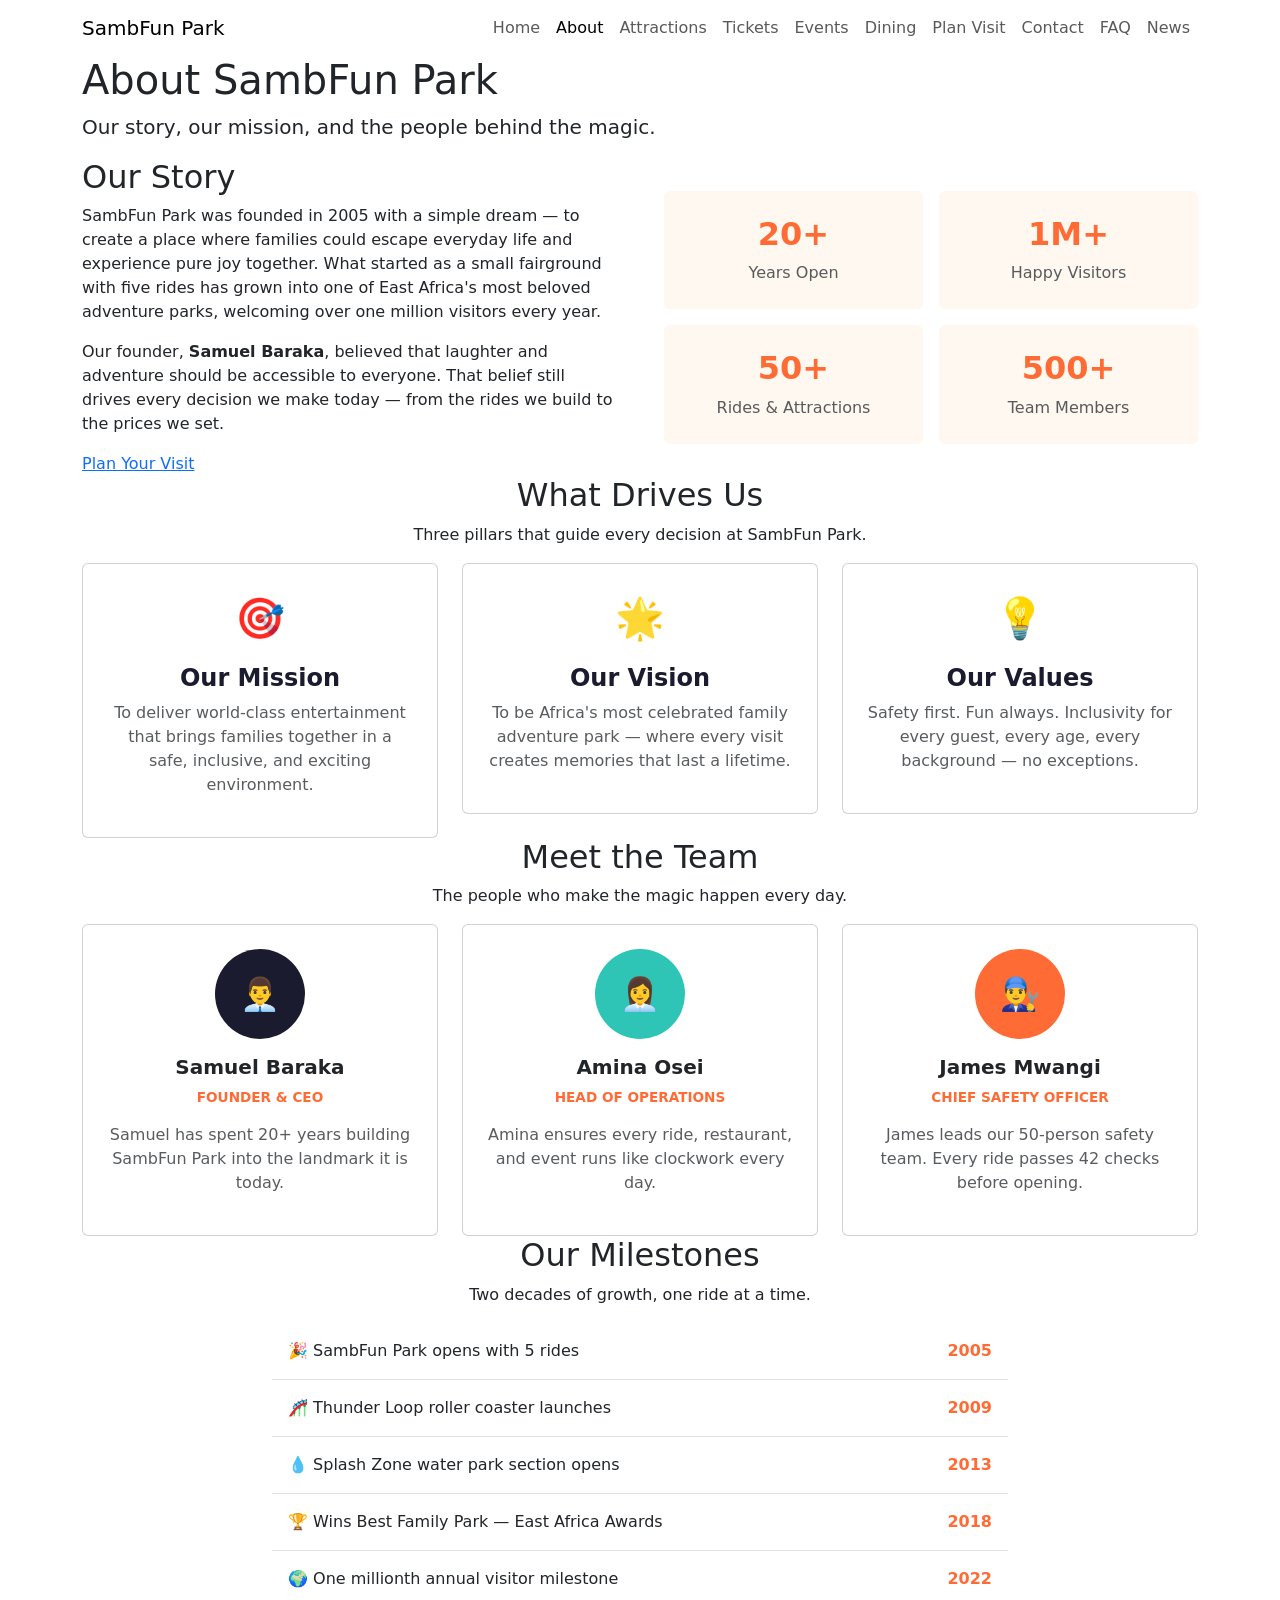
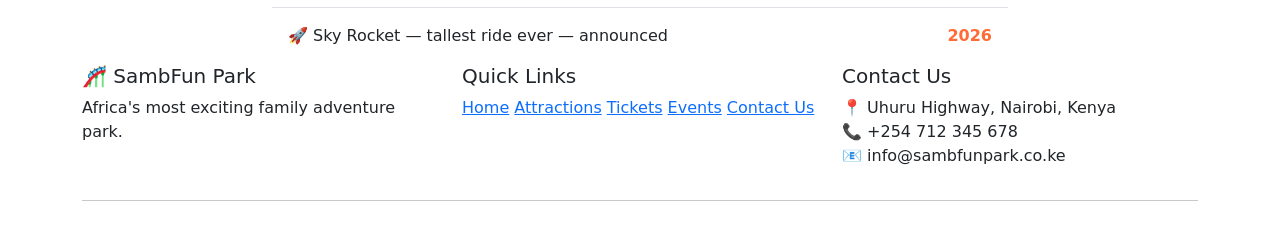
==== about.html @ 747f8e74 "Update about Us page with story, team, mission and milestones" ====
<!DOCTYPE html>
<html lang="en">
<head>
  <meta charset="UTF-8">
  <meta name="viewport" content="width=device-width, initial-scale=1.0">
  <title>About Us — SambFun Park</title>
  <link href="https://cdn.jsdelivr.net/npm/bootstrap@5.3.3/dist/css/bootstrap.min.css" rel="stylesheet">
  <link rel="stylesheet" href="css/styles.css">
</head>
<body>

  <!-- NAVBAR (same on every page — only "active" class changes) -->
  <nav class="navbar navbar-expand-lg sticky-top">
    <div class="container">
      <a class="navbar-brand" href="index.html">SambFun Park</a>
      <button class="navbar-toggler" type="button" data-bs-toggle="collapse" data-bs-target="#navMenu">
        <span class="navbar-toggler-icon"></span>
      </button>
      <div class="collapse navbar-collapse" id="navMenu">
        <ul class="navbar-nav ms-auto">
          <li class="nav-item"><a class="nav-link" href="index.html">Home</a></li>
          <li class="nav-item"><a class="nav-link active" href="about.html">About</a></li>
          <li class="nav-item"><a class="nav-link" href="attractions.html">Attractions</a></li>
          <li class="nav-item"><a class="nav-link" href="tickets.html">Tickets</a></li>
          <li class="nav-item"><a class="nav-link" href="events.html">Events</a></li>
          <li class="nav-item"><a class="nav-link" href="foods.html">Dining</a></li>
          <li class="nav-item"><a class="nav-link" href="visit.html">Plan Visit</a></li>
          <li class="nav-item"><a class="nav-link" href="contactForm.html">Contact</a></li>
          <li class="nav-item"><a class="nav-link" href="faq.html">FAQ</a></li>
          <li class="nav-item"><a class="nav-link" href="news.html">News</a></li>
        </ul>
      </div>
    </div>
  </nav>

  <!-- HERO -->
  <header class="hero hero-about">
    <div class="container">
      <h1>About SambFun Park</h1>
      <p class="lead">Our story, our mission, and the people behind the magic.</p>
    </div>
  </header>

  <main>

    <!-- OUR STORY -->
    <section class="section">
      <div class="container">
        <!-- Bootstrap row: two columns side by side on md+ screens -->
        <div class="row align-items-center g-5">

          <!-- Text column -->
          <div class="col-md-6">
            <h2 class="section-title">Our Story</h2>
            <p>SambFun Park was founded in 2005 with a simple dream — to create a place where families
               could escape everyday life and experience pure joy together. What started as a small
               fairground with five rides has grown into one of East Africa's most beloved adventure
               parks, welcoming over one million visitors every year.</p>
            <p>Our founder, <strong>Samuel Baraka</strong>, believed that laughter and adventure should
               be accessible to everyone. That belief still drives every decision we make today — from
               the rides we build to the prices we set.</p>
            <a href="tickets.html" class="btn-orange">Plan Your Visit</a>
          </div>

          <!-- Stats column: 2x2 grid of numbers -->
          <div class="col-md-6">
            <div class="row g-3 text-center">
              <div class="col-6">
                <div class="p-4 rounded" style="background: #FFF8F0;">
                  <h2 style="color: #FF6B35; font-weight: 800;">20+</h2>
                  <p class="mb-0 text-muted">Years Open</p>
                </div>
              </div>
              <div class="col-6">
                <div class="p-4 rounded" style="background: #FFF8F0;">
                  <h2 style="color: #FF6B35; font-weight: 800;">1M+</h2>
                  <p class="mb-0 text-muted">Happy Visitors</p>
                </div>
              </div>
              <div class="col-6">
                <div class="p-4 rounded" style="background: #FFF8F0;">
                  <h2 style="color: #FF6B35; font-weight: 800;">50+</h2>
                  <p class="mb-0 text-muted">Rides & Attractions</p>
                </div>
              </div>
              <div class="col-6">
                <div class="p-4 rounded" style="background: #FFF8F0;">
                  <h2 style="color: #FF6B35; font-weight: 800;">500+</h2>
                  <p class="mb-0 text-muted">Team Members</p>
                </div>
              </div>
            </div>
          </div>

        </div>
      </div>
    </section>

    <!-- MISSION, VISION, VALUES -->
    <section class="section-light">
      <div class="container">
        <h2 class="section-title text-center">What Drives Us</h2>
        <p class="section-sub text-center">Three pillars that guide every decision at SambFun Park.</p>

        <!-- Three equal columns using Bootstrap grid -->
        <div class="row g-4">

          <div class="col-md-4">
            <div class="card park-card p-4 text-center">
              <div style="font-size: 2.5rem;">🎯</div>
              <h4 class="fw-bold mt-3" style="color: #1B1B2F;">Our Mission</h4>
              <p class="text-muted">To deliver world-class entertainment that brings families together
                 in a safe, inclusive, and exciting environment.</p>
            </div>
          </div>

          <div class="col-md-4">
            <div class="card park-card p-4 text-center">
              <div style="font-size: 2.5rem;">🌟</div>
              <h4 class="fw-bold mt-3" style="color: #1B1B2F;">Our Vision</h4>
              <p class="text-muted">To be Africa's most celebrated family adventure park — where
                 every visit creates memories that last a lifetime.</p>
            </div>
          </div>

          <div class="col-md-4">
            <div class="card park-card p-4 text-center">
              <div style="font-size: 2.5rem;">💡</div>
              <h4 class="fw-bold mt-3" style="color: #1B1B2F;">Our Values</h4>
              <p class="text-muted">Safety first. Fun always. Inclusivity for every guest,
                 every age, every background — no exceptions.</p>
            </div>
          </div>

        </div>
      </div>
    </section>

    <!-- TEAM MEMBERS -->
    <section class="section">
      <div class="container">
        <h2 class="section-title text-center">Meet the Team</h2>
        <p class="section-sub text-center">The people who make the magic happen every day.</p>

        <div class="row g-4">

          <div class="col-md-4 text-center">
            <div class="card park-card p-4">
              <!-- Circle avatar using inline CSS -->
              <div class="mx-auto rounded-circle d-flex align-items-center justify-content-center mb-3"
                   style="width:90px; height:90px; background:#1B1B2F; font-size:2rem;">👨‍💼</div>
              <h5 class="fw-bold">Samuel Baraka</h5>
              <p style="color:#FF6B35; font-size:0.85rem; font-weight:bold; text-transform:uppercase;">Founder & CEO</p>
              <p class="text-muted">Samuel has spent 20+ years building SambFun Park into the landmark it is today.</p>
            </div>
          </div>

          <div class="col-md-4 text-center">
            <div class="card park-card p-4">
              <div class="mx-auto rounded-circle d-flex align-items-center justify-content-center mb-3"
                   style="width:90px; height:90px; background:#2EC4B6; font-size:2rem;">👩‍💼</div>
              <h5 class="fw-bold">Amina Osei</h5>
              <p style="color:#FF6B35; font-size:0.85rem; font-weight:bold; text-transform:uppercase;">Head of Operations</p>
              <p class="text-muted">Amina ensures every ride, restaurant, and event runs like clockwork every day.</p>
            </div>
          </div>

          <div class="col-md-4 text-center">
            <div class="card park-card p-4">
              <div class="mx-auto rounded-circle d-flex align-items-center justify-content-center mb-3"
                   style="width:90px; height:90px; background:#FF6B35; font-size:2rem;">👨‍🔧</div>
              <h5 class="fw-bold">James Mwangi</h5>
              <p style="color:#FF6B35; font-size:0.85rem; font-weight:bold; text-transform:uppercase;">Chief Safety Officer</p>
              <p class="text-muted">James leads our 50-person safety team. Every ride passes 42 checks before opening.</p>
            </div>
          </div>

        </div>
      </div>
    </section>

    <!-- MILESTONES -->
    <section class="section-light">
      <div class="container">
        <h2 class="section-title text-center">Our Milestones</h2>
        <p class="section-sub text-center">Two decades of growth, one ride at a time.</p>
        <div class="row justify-content-center">
          <div class="col-lg-8">
            <!-- Bootstrap list group: styled list items -->
            <ul class="list-group list-group-flush">
              <li class="list-group-item d-flex justify-content-between py-3">
                <span>🎉 SambFun Park opens with 5 rides</span>
                <strong style="color:#FF6B35;">2005</strong>
              </li>
              <li class="list-group-item d-flex justify-content-between py-3">
                <span>🎢 Thunder Loop roller coaster launches</span>
                <strong style="color:#FF6B35;">2009</strong>
              </li>
              <li class="list-group-item d-flex justify-content-between py-3">
                <span>💧 Splash Zone water park section opens</span>
                <strong style="color:#FF6B35;">2013</strong>
              </li>
              <li class="list-group-item d-flex justify-content-between py-3">
                <span>🏆 Wins Best Family Park — East Africa Awards</span>
                <strong style="color:#FF6B35;">2018</strong>
              </li>
              <li class="list-group-item d-flex justify-content-between py-3">
                <span>🌍 One millionth annual visitor milestone</span>
                <strong style="color:#FF6B35;">2022</strong>
              </li>
              <li class="list-group-item d-flex justify-content-between py-3">
                <span>🚀 Sky Rocket — tallest ride ever — announced</span>
                <strong style="color:#FF6B35;">2026</strong>
              </li>
            </ul>
          </div>
        </div>
      </div>
    </section>

  </main>

  <!-- FOOTER (same on every page) -->
  <footer class="site-footer">
    <div class="container">
      <div class="row g-4">
        <div class="col-md-4">
          <h5>🎢 SambFun Park</h5>
          <p>Africa's most exciting family adventure park.</p>
        </div>
        <div class="col-md-4">
          <h5>Quick Links</h5>
          <a href="index.html">Home</a>
          <a href="attractions.html">Attractions</a>
          <a href="tickets.html">Tickets</a>
          <a href="events.html">Events</a>
          <a href="contactForm.html">Contact Us</a>
        </div>
        <div class="col-md-4">
          <h5>Contact Us</h5>
          <p>📍 Uhuru Highway, Nairobi, Kenya<br>
             📞 +254 712 345 678<br>
             📧 info@sambfunpark.co.ke</p>
        </div>
      </div>
      <hr class="footer-hr">
      <p class="text-center mb-0" style="font-size:0.85rem; color:rgba(255,255,255,0.4);">
        &copy; 2026 SambFun Park. All rights reserved.
      </p>
    </div>
  </footer>

  <script src="https://cdn.jsdelivr.net/npm/bootstrap@5.3.3/dist/js/bootstrap.bundle.min.js"></script>
  <script src="js/script.js"></script>
</body>
</html>
---- css/styles.css ----
/* ============================================
   SAMBFUN PARK — Custom Stylesheet
   ============================================ */

/* --- Page Layout: Main + Sidebar --- */
.page-layout {
  display: flex;
  gap: 2rem;
  align-items: flex-start;
}

.main-content {
  flex: 1;
  min-width: 0;
}

.sidebar {
  width: 280px;
  flex-shrink: 0;
}

/* --- Sidebar Cards --- */
.sidebar-card {
  background-color: #f8f9fa;
  border: 1px solid #dee2e6;
  border-radius: 8px;
  padding: 1.2rem;
  margin-bottom: 1.5rem;
}

.sidebar-heading {
  font-size: 1rem;
  font-weight: 700;
  margin-bottom: 0.8rem;
  padding-bottom: 0.5rem;
  border-bottom: 2px solid #0d6efd;
  color: #212529;
}

/* --- Stat List --- */
.stat-list {
  list-style: none;
  padding: 0;
  margin: 0;
}

.stat-list li {
  display: flex;
  justify-content: space-between;
  padding: 0.4rem 0;
  border-bottom: 1px solid #e9ecef;
  font-size: 0.9rem;
}

.stat-list li:last-child {
  border-bottom: none;
}

/* --- Open Badge --- */
.open-badge {
  margin-top: 0.8rem;
  background-color: #d1e7dd;
  color: #0f5132;
  text-align: center;
  padding: 0.4rem;
  border-radius: 6px;
  font-size: 0.85rem;
  font-weight: 600;
}

/* --- Quick Links --- */
.quick-links {
  display: flex;
  flex-direction: column;
  gap: 0.5rem;
}

.quick-links a {
  display: block;
  padding: 0.5rem 0.8rem;
  background-color: #fff;
  border: 1px solid #dee2e6;
  border-radius: 6px;
  text-decoration: none;
  color: #212529;
  font-size: 0.9rem;
  transition: background-color 0.2s, color 0.2s;
}

.quick-links a:hover {
  background-color: #0d6efd;
  color: #fff;
  border-color: #0d6efd;
}

/* --- Responsive: stack sidebar below on mobile --- */
@media (max-width: 768px) {
  .page-layout {
    flex-direction: column;
  }

  .sidebar {
    width: 100%;
  }
}
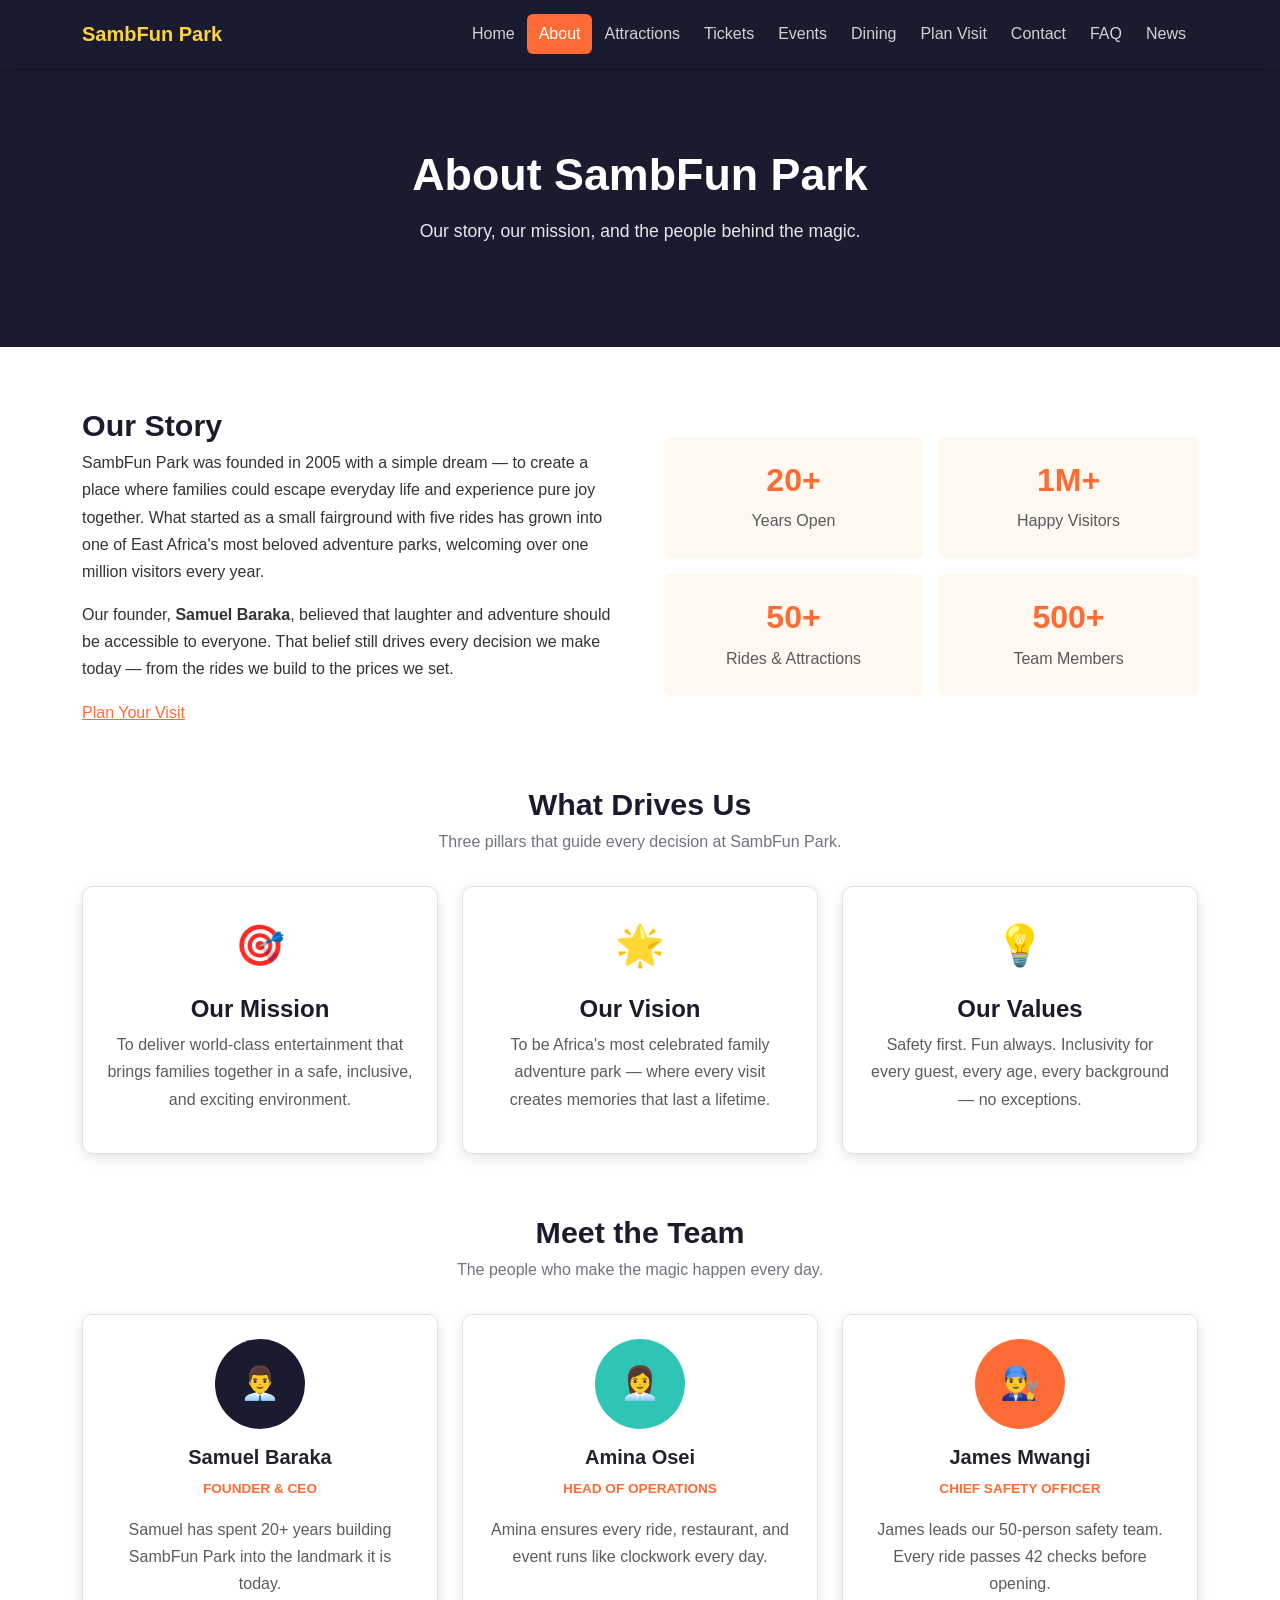
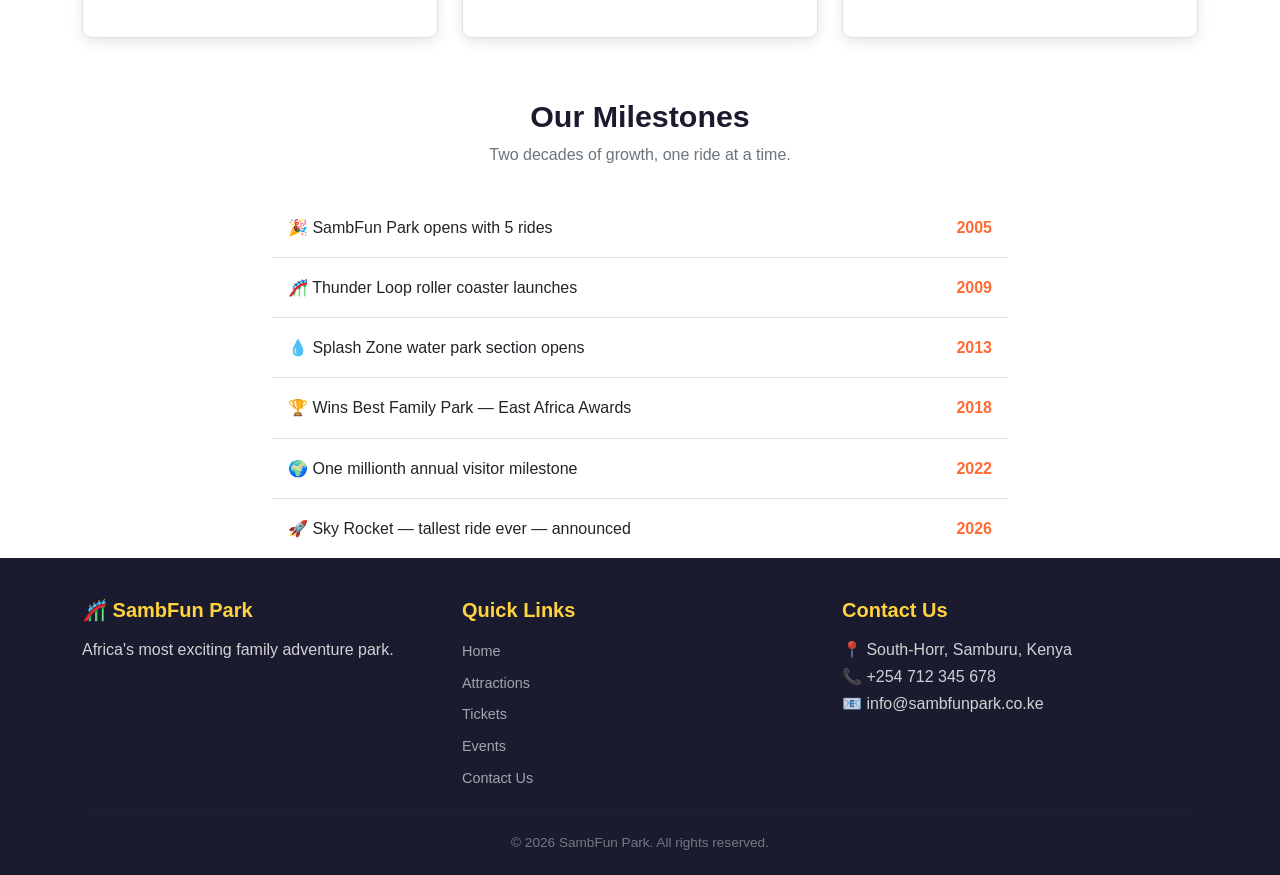
==== commit 7711ce66: "Update tickets to allow autocalculation of the ticket cost as per the age categories e.g adult, chil" ====
--- a/about.html
+++ b/about.html
@@ -238,7 +238,7 @@
         </div>
         <div class="col-md-4">
           <h5>Contact Us</h5>
-          <p>📍 Uhuru Highway, Nairobi, Kenya<br>
+          <p>📍 South-Horr, Samburu, Kenya<br>
              📞 +254 712 345 678<br>
              📧 info@sambfunpark.co.ke</p>
         </div>
--- a/css/styles.css
+++ b/css/styles.css
@@ -1,105 +1,520 @@
-/* ============================================
-   SAMBFUN PARK — Custom Stylesheet
-   ============================================ */
-
-/* --- Page Layout: Main + Sidebar --- */
+/* ================================================================
+   SAMBFUN PARK — styles.css
+   One file styles every page.
+   Structure:
+     1. Colour variables (change these to retheme the whole site)
+     2. Base / body
+     3. Navbar
+     4. Hero banners (one colour per page)
+     5. Section helpers
+     6. Cards
+     7. Buttons
+     8. Sidebar (homepage only)
+     9. Ride filter (attractions.html)
+    10. Thrill-level badges
+    11. Ticket calculator (tickets.html)
+    12. Contact form & validation (contactForm.html)
+    13. FAQ accordion (faq.html)
+    14. Footer
+    15. Responsive overrides
+   ================================================================ */
+
+
+/* ── 1. COLOUR VARIABLES ──────────────────────────────────────
+   Change any hex value here and the whole site updates.       */
+:root {
+  --primary:   #FF6B35;   /* Orange  – main brand colour       */
+  --dark:      #1B1B2F;   /* Navy    – navbar & footer         */
+  --yellow:    #FFD23F;   /* Gold    – accents & highlights    */
+  --light-bg:  #FFF8F0;   /* Cream   – alternate sections      */
+  --text:      #333333;   /* Near-black body copy              */
+  --muted:     #6c757d;   /* Grey    – secondary text          */
+  --border:    #dee2e6;   /* Default border colour             */
+  --radius:    10px;      /* Standard border radius            */
+  --shadow:    0 4px 14px rgba(0,0,0,0.10);  /* Card shadow   */
+  --transition: all 0.3s ease;               /* Hover speed   */
+}
+
+
+/* ── 2. BASE / BODY ───────────────────────────────────────── */
+body {
+  font-family: Arial, sans-serif;
+  color: var(--text);
+  background-color: #ffffff;
+  line-height: 1.7;
+}
+
+img {
+  max-width: 100%;
+  height: 60px;
+}
+
+a {
+  color: var(--primary);
+  transition: var(--transition);
+}
+
+
+/* ── 3. NAVBAR ────────────────────────────────────────────────
+   Bootstrap sets the structure; we only change colours here.  */
+.navbar {
+  background-color: var(--dark) !important;
+  padding: 0.75rem 0;
+  box-shadow: 0 2px 10px rgba(0,0,0,0.25);
+}
+
+/* Brand / logo text */
+.navbar .navbar-brand {
+  color: var(--yellow) !important;
+  font-weight: 700;
+  font-size: 1.25rem;
+}
+
+/* Navigation links */
+.navbar .nav-link {
+  color: rgba(255,255,255,0.80) !important;
+  border-radius: 6px;
+  padding: 0.4rem 0.75rem !important;
+  transition: var(--transition);
+}
+
+/* Highlight hovered or current-page link */
+.navbar .nav-link:hover,
+.navbar .nav-link.active {
+  background-color: var(--primary);
+  color: #ffffff !important;
+}
+
+
+/* ── 4. HERO BANNERS ─────────────────────────────────────────
+   Every page has a full-width banner at the top.
+   .hero sets the shared styles.
+   .hero-home, .hero-about … etc set the unique background.    */
+.hero {
+  padding: 80px 0;
+  text-align: center;
+  color: #ffffff;
+}
+
+.hero h1 {
+  font-size: 2.8rem;
+  font-weight: 800;
+  margin-bottom: 15px;
+}
+
+.hero p.lead {
+  font-size: 1.1rem;
+  opacity: 0.9;
+  max-width: 600px;
+  margin: 0 auto 20px;
+}
+
+/* Per-page hero background colours */
+.hero-home      { background-color: #FF6B35; }   /* Orange  */
+.hero-about     { background-color: #1B1B2F; }   /* Navy    */
+.hero-attract   { background-color: #6D28D9; }   /* Purple  */
+.hero-tickets   { background-color: #047857; }   /* Green   */
+.hero-events    { background-color: #B91C1C; }   /* Red     */
+.hero-contact   { background-color: #374151; }   /* Slate   */
+.hero-faq       { background-color: #1D4ED8; }   /* Blue    */
+
+
+/* ── 5. SECTION HELPERS ──────────────────────────────────────*/
+.section {
+  padding: 60px 0;
+}
+
+/* Alternate sections get the warm cream background */
+.section-alt {
+  padding: 60px 0;
+  background-color: var(--light-bg);
+}
+
+.section-title {
+  font-size: 1.9rem;
+  font-weight: 800;
+  color: var(--dark);
+  margin-bottom: 6px;
+}
+
+.section-sub {
+  color: var(--muted);
+  margin-bottom: 30px;
+}
+
+
+/* ── 6. CARDS ────────────────────────────────────────────────
+   Used on rides, events, food, team members, etc.
+   Bootstrap's .card gives the white box.
+   .park-card adds our shadow and hover lift.                  */
+.park-card {
+  border: 1px solid var(--border);
+  border-radius: var(--radius);
+  box-shadow: var(--shadow);
+  transition: var(--transition);
+  background-color: #fff;
+}
+
+/* Only apply equal-height when cards are inside a Bootstrap row */
+.row .park-card {
+  height: 100%;
+}
+
+.park-card:hover {
+  transform: translateY(-5px);    /* Card lifts when hovered  */
+  box-shadow: 0 10px 24px rgba(0,0,0,0.15);
+}
+
+
+/* ── 7. BUTTONS ──────────────────────────────────────────────*/
+/* Filled orange button */
+.btn-park {
+  background-color: var(--primary);
+  color: #ffffff;
+  border: none;
+  border-radius: 25px;
+  padding: 10px 28px;
+  font-weight: 700;
+  display: inline-block;
+  text-decoration: none;
+  transition: var(--transition);
+  cursor: pointer;
+}
+
+.btn-park:hover {
+  background-color: #e55a24;
+  color: #ffffff;
+  transform: translateY(-2px);
+}
+
+/* Outline orange button */
+.btn-park-outline {
+  border: 2px solid var(--primary);
+  color: var(--primary);
+  border-radius: 25px;
+  padding: 9px 26px;
+  font-weight: 700;
+  background: transparent;
+  display: inline-block;
+  text-decoration: none;
+  transition: var(--transition);
+}
+
+.btn-park-outline:hover {
+  background-color: var(--primary);
+  color: #ffffff;
+}
+
+
+/* ── 8. SIDEBAR (Homepage only) ──────────────────────────────
+   Flexbox two-column layout: main content left, sidebar right.
+   On mobile the sidebar stacks below (see responsive section). */
 .page-layout {
   display: flex;
-  gap: 2rem;
+  gap: 30px;
   align-items: flex-start;
 }
 
 .main-content {
-  flex: 1;
-  min-width: 0;
+  flex: 1;       /* Takes up all remaining space */
+  min-width: 0;  /* Prevents overflow in flex children */
 }
 
 .sidebar {
-  width: 280px;
-  flex-shrink: 0;
-}
-
-/* --- Sidebar Cards --- */
+  width: 270px;
+  flex-shrink: 0;   /* Sidebar won't shrink when space is tight */
+}
+
+/* Individual sidebar boxes */
 .sidebar-card {
-  background-color: #f8f9fa;
-  border: 1px solid #dee2e6;
-  border-radius: 8px;
-  padding: 1.2rem;
-  margin-bottom: 1.5rem;
-}
-
+  background: #ffffff;
+  border: 1px solid var(--border);
+  border-radius: var(--radius);
+  padding: 18px;
+  margin-bottom: 20px;
+  box-shadow: var(--shadow);
+}
+
+/* Sidebar card heading with orange underline */
 .sidebar-heading {
-  font-size: 1rem;
-  font-weight: 700;
-  margin-bottom: 0.8rem;
-  padding-bottom: 0.5rem;
-  border-bottom: 2px solid #0d6efd;
-  color: #212529;
-}
-
-/* --- Stat List --- */
-.stat-list {
-  list-style: none;
-  padding: 0;
-  margin: 0;
-}
-
-.stat-list li {
+  font-weight: 700;
+  font-size: 0.92rem;
+  border-bottom: 2px solid var(--primary);
+  padding-bottom: 8px;
+  margin-bottom: 12px;
+  color: var(--dark);
+}
+
+/* Each row in the stats list */
+.stat-row {
   display: flex;
-  justify-content: space-between;
-  padding: 0.4rem 0;
-  border-bottom: 1px solid #e9ecef;
+  justify-content: space-between;   /* Label left, value right */
+  padding: 6px 0;
+  border-bottom: 1px solid #f0f0f0;
   font-size: 0.9rem;
 }
-
-.stat-list li:last-child {
+.stat-row:last-child {
   border-bottom: none;
 }
 
-/* --- Open Badge --- */
+/* Open/closed badge inside sidebar */
 .open-badge {
-  margin-top: 0.8rem;
-  background-color: #d1e7dd;
-  color: #0f5132;
+  margin-top: 10px;
+  background-color: #d1fae5;
+  color: #065f46;
   text-align: center;
-  padding: 0.4rem;
+  padding: 5px;
   border-radius: 6px;
   font-size: 0.85rem;
-  font-weight: 600;
-}
-
-/* --- Quick Links --- */
-.quick-links {
-  display: flex;
-  flex-direction: column;
-  gap: 0.5rem;
-}
-
-.quick-links a {
+  font-weight: 700;
+}
+
+/* Quick link buttons in sidebar */
+.quick-link {
   display: block;
-  padding: 0.5rem 0.8rem;
-  background-color: #fff;
-  border: 1px solid #dee2e6;
+  padding: 8px 12px;
+  background: #f8f9fa;
+  border: 1px solid var(--border);
   border-radius: 6px;
   text-decoration: none;
-  color: #212529;
+  color: var(--text);
   font-size: 0.9rem;
-  transition: background-color 0.2s, color 0.2s;
-}
-
-.quick-links a:hover {
-  background-color: #0d6efd;
-  color: #fff;
-  border-color: #0d6efd;
-}
-
-/* --- Responsive: stack sidebar below on mobile --- */
+  margin-bottom: 6px;
+  transition: var(--transition);
+}
+.quick-link:hover {
+  background-color: var(--primary);
+  color: #ffffff;
+  border-color: var(--primary);
+}
+
+
+/* ── 9. RIDE FILTER (attractions.html) ───────────────────────
+   The filter bar contains groups of buttons.
+   JS adds/removes .active when a button is clicked.
+   .hidden on a ride card means display:none.                  */
+.filter-bar {
+  background-color: var(--light-bg);
+  border: 1px solid var(--border);
+  border-radius: var(--radius);
+  padding: 20px 24px;
+  margin-bottom: 28px;
+}
+
+.filter-label {
+  font-weight: 700;
+  font-size: 0.8rem;
+  text-transform: uppercase;
+  letter-spacing: 0.5px;
+  color: var(--dark);
+  display: block;
+  margin-bottom: 8px;
+}
+
+.filter-btn {
+  border: 2px solid var(--border);
+  background: #ffffff;
+  border-radius: 20px;
+  padding: 5px 16px;
+  font-size: 0.85rem;
+  font-weight: 600;
+  cursor: pointer;
+  margin: 3px;
+  transition: var(--transition);
+}
+.filter-btn:hover,
+.filter-btn.active {
+  background-color: var(--primary);
+  color: #ffffff;
+  border-color: var(--primary);
+}
+
+/* JS toggles this class to hide non-matching ride cards */
+.ride-card.hidden {
+  display: none;
+}
+
+/* Shown by JS when no rides match the selected filters */
+#no-results {
+  display: none;
+  text-align: center;
+  padding: 40px;
+  color: var(--muted);
+  font-size: 1.1rem;
+}
+
+
+/* ── 10. THRILL-LEVEL BADGES ─────────────────────────────────
+   Small coloured pills shown on each ride card.              */
+.badge-mild {
+  background-color: #10B981;
+  color: #ffffff;
+  padding: 3px 10px;
+  border-radius: 20px;
+  font-size: 0.75rem;
+  font-weight: 700;
+}
+.badge-moderate {
+  background-color: #F59E0B;
+  color: #ffffff;
+  padding: 3px 10px;
+  border-radius: 20px;
+  font-size: 0.75rem;
+  font-weight: 700;
+}
+.badge-extreme {
+  background-color: #EF4444;
+  color: #ffffff;
+  padding: 3px 10px;
+  border-radius: 20px;
+  font-size: 0.75rem;
+  font-weight: 700;
+}
+
+
+/* ── 11. TICKET CALCULATOR (tickets.html) ───────────────────
+   A white box with an orange top border holds the inputs.
+   The running total sits in a dark box below.               */
+.calc-box {
+  background: #ffffff;
+  border-radius: var(--radius);
+  padding: 28px;
+  box-shadow: var(--shadow);
+  border-top: 4px solid var(--primary);
+}
+
+.total-box {
+  background-color: var(--dark);
+  color: #ffffff;
+  border-radius: var(--radius);
+  padding: 22px;
+  text-align: center;
+  margin-top: 20px;
+}
+
+/* The big price number in the total box */
+.total-amount {
+  font-size: 2.5rem;
+  font-weight: 800;
+  color: var(--yellow);
+}
+
+
+/* ── 12. CONTACT FORM (contactForm.html) ────────────────────
+   Bootstrap adds red borders via .is-invalid.
+   We hide/show the success message with JS.                 */
+.form-box {
+  background: #ffffff;
+  border-radius: var(--radius);
+  padding: 30px;
+  box-shadow: var(--shadow);
+}
+
+/* Override Bootstrap's focus glow to match our orange brand */
+.form-control:focus,
+.form-select:focus {
+  border-color: var(--primary);
+  box-shadow: 0 0 0 0.2rem rgba(255,107,53,0.20);
+}
+
+/* Error text shown below invalid fields */
+.invalid-feedback {
+  font-size: 0.8rem;
+  font-weight: 500;
+}
+
+/* Success message – hidden until JS reveals it */
+#successMsg {
+  display: none;
+  background: #d1fae5;
+  border: 2px solid #10b981;
+  border-radius: var(--radius);
+  padding: 30px;
+  text-align: center;
+}
+
+
+/* ── 13. FAQ ACCORDION (faq.html) ───────────────────────────
+   Bootstrap handles the expand/collapse behaviour.
+   We override colours to match our brand.                   */
+.accordion-button {
+  font-weight: 600;
+  color: var(--dark);
+}
+
+/* The open/expanded state */
+.accordion-button:not(.collapsed) {
+  color: var(--primary);
+  background-color: #fff5f0;
+  box-shadow: none;
+}
+
+.accordion-item {
+  border: 1px solid var(--border);
+  border-radius: var(--radius) !important;
+  margin-bottom: 10px;
+  overflow: hidden;
+}
+
+
+/* ── 14. FOOTER ──────────────────────────────────────────────*/
+.site-footer {
+  background-color: var(--dark);
+  color: rgba(255,255,255,0.80);
+  padding: 40px 0 20px;
+}
+
+.site-footer h5 {
+  color: var(--yellow);
+  font-weight: 700;
+  margin-bottom: 14px;
+}
+
+.site-footer a {
+  color: rgba(255,255,255,0.60);
+  text-decoration: none;
+  display: block;
+  line-height: 2.2;
+  font-size: 0.9rem;
+  transition: var(--transition);
+}
+.site-footer a:hover {
+  color: var(--primary);
+}
+
+.site-footer hr {
+  border-color: rgba(255,255,255,0.10);
+  margin: 18px 0;
+}
+
+.site-footer .copyright {
+  color: rgba(255,255,255,0.40);
+  font-size: 0.82rem;
+}
+
+
+/* ── 15. RESPONSIVE OVERRIDES ────────────────────────────────
+   Bootstrap handles most responsiveness via its grid.
+   We handle the sidebar and hero text here.                 */
+
+/* Tablet and below (≤ 992px) */
+@media (max-width: 992px) {
+  .sidebar {
+    width: 100%;    /* Sidebar becomes full width */
+  }
+  .page-layout {
+    flex-direction: column;   /* Stack sidebar below content */
+  }
+}
+
+/* Mobile (≤ 768px) */
 @media (max-width: 768px) {
-  .page-layout {
-    flex-direction: column;
-  }
-
-  .sidebar {
-    width: 100%;
-  }
+  .hero h1   { font-size: 1.9rem; }
+  .hero       { padding: 50px 0;  }
+  .section-title { font-size: 1.6rem; }
+}
+
+/* Small phones (≤ 480px) */
+@media (max-width: 480px) {
+  .hero h1 { font-size: 1.6rem; }
 }
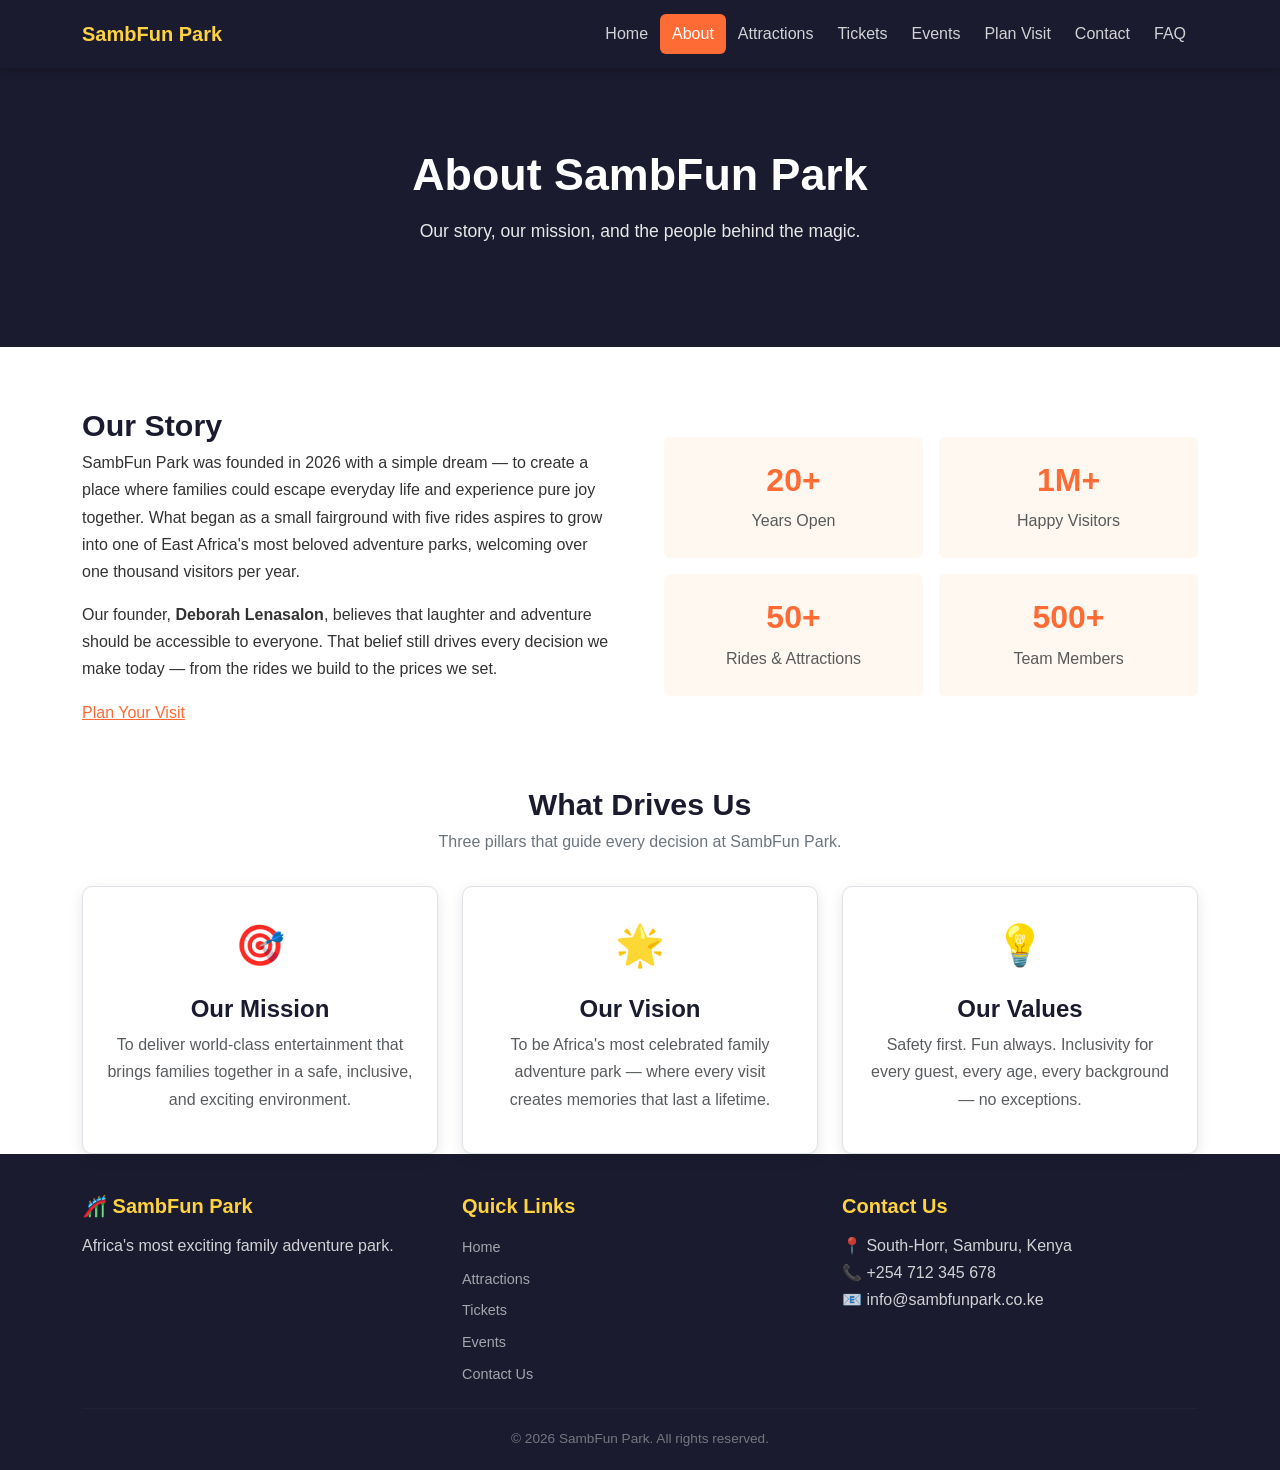
==== commit 0665f08d: "Update ticket to have quick links inits footer" ====
--- a/about.html
+++ b/about.html
@@ -23,11 +23,9 @@
           <li class="nav-item"><a class="nav-link" href="attractions.html">Attractions</a></li>
           <li class="nav-item"><a class="nav-link" href="tickets.html">Tickets</a></li>
           <li class="nav-item"><a class="nav-link" href="events.html">Events</a></li>
-          <li class="nav-item"><a class="nav-link" href="foods.html">Dining</a></li>
           <li class="nav-item"><a class="nav-link" href="visit.html">Plan Visit</a></li>
           <li class="nav-item"><a class="nav-link" href="contactForm.html">Contact</a></li>
           <li class="nav-item"><a class="nav-link" href="faq.html">FAQ</a></li>
-          <li class="nav-item"><a class="nav-link" href="news.html">News</a></li>
         </ul>
       </div>
     </div>
@@ -52,11 +50,11 @@
           <!-- Text column -->
           <div class="col-md-6">
             <h2 class="section-title">Our Story</h2>
-            <p>SambFun Park was founded in 2005 with a simple dream — to create a place where families
-               could escape everyday life and experience pure joy together. What started as a small
-               fairground with five rides has grown into one of East Africa's most beloved adventure
-               parks, welcoming over one million visitors every year.</p>
-            <p>Our founder, <strong>Samuel Baraka</strong>, believed that laughter and adventure should
+            <p>SambFun Park was founded in 2026 with a simple dream — to create a place where families
+               could escape everyday life and experience pure joy together. What began as a small
+               fairground with five rides aspires to grow into one of East Africa's most beloved adventure
+               parks, welcoming over one thousand visitors per year.</p>
+            <p>Our founder, <strong>Deborah Lenasalon</strong>, believes that laughter and adventure should
                be accessible to everyone. That belief still drives every decision we make today — from
                the rides we build to the prices we set.</p>
             <a href="tickets.html" class="btn-orange">Plan Your Visit</a>
@@ -136,87 +134,6 @@
       </div>
     </section>
 
-    <!-- TEAM MEMBERS -->
-    <section class="section">
-      <div class="container">
-        <h2 class="section-title text-center">Meet the Team</h2>
-        <p class="section-sub text-center">The people who make the magic happen every day.</p>
-
-        <div class="row g-4">
-
-          <div class="col-md-4 text-center">
-            <div class="card park-card p-4">
-              <!-- Circle avatar using inline CSS -->
-              <div class="mx-auto rounded-circle d-flex align-items-center justify-content-center mb-3"
-                   style="width:90px; height:90px; background:#1B1B2F; font-size:2rem;">👨‍💼</div>
-              <h5 class="fw-bold">Samuel Baraka</h5>
-              <p style="color:#FF6B35; font-size:0.85rem; font-weight:bold; text-transform:uppercase;">Founder & CEO</p>
-              <p class="text-muted">Samuel has spent 20+ years building SambFun Park into the landmark it is today.</p>
-            </div>
-          </div>
-
-          <div class="col-md-4 text-center">
-            <div class="card park-card p-4">
-              <div class="mx-auto rounded-circle d-flex align-items-center justify-content-center mb-3"
-                   style="width:90px; height:90px; background:#2EC4B6; font-size:2rem;">👩‍💼</div>
-              <h5 class="fw-bold">Amina Osei</h5>
-              <p style="color:#FF6B35; font-size:0.85rem; font-weight:bold; text-transform:uppercase;">Head of Operations</p>
-              <p class="text-muted">Amina ensures every ride, restaurant, and event runs like clockwork every day.</p>
-            </div>
-          </div>
-
-          <div class="col-md-4 text-center">
-            <div class="card park-card p-4">
-              <div class="mx-auto rounded-circle d-flex align-items-center justify-content-center mb-3"
-                   style="width:90px; height:90px; background:#FF6B35; font-size:2rem;">👨‍🔧</div>
-              <h5 class="fw-bold">James Mwangi</h5>
-              <p style="color:#FF6B35; font-size:0.85rem; font-weight:bold; text-transform:uppercase;">Chief Safety Officer</p>
-              <p class="text-muted">James leads our 50-person safety team. Every ride passes 42 checks before opening.</p>
-            </div>
-          </div>
-
-        </div>
-      </div>
-    </section>
-
-    <!-- MILESTONES -->
-    <section class="section-light">
-      <div class="container">
-        <h2 class="section-title text-center">Our Milestones</h2>
-        <p class="section-sub text-center">Two decades of growth, one ride at a time.</p>
-        <div class="row justify-content-center">
-          <div class="col-lg-8">
-            <!-- Bootstrap list group: styled list items -->
-            <ul class="list-group list-group-flush">
-              <li class="list-group-item d-flex justify-content-between py-3">
-                <span>🎉 SambFun Park opens with 5 rides</span>
-                <strong style="color:#FF6B35;">2005</strong>
-              </li>
-              <li class="list-group-item d-flex justify-content-between py-3">
-                <span>🎢 Thunder Loop roller coaster launches</span>
-                <strong style="color:#FF6B35;">2009</strong>
-              </li>
-              <li class="list-group-item d-flex justify-content-between py-3">
-                <span>💧 Splash Zone water park section opens</span>
-                <strong style="color:#FF6B35;">2013</strong>
-              </li>
-              <li class="list-group-item d-flex justify-content-between py-3">
-                <span>🏆 Wins Best Family Park — East Africa Awards</span>
-                <strong style="color:#FF6B35;">2018</strong>
-              </li>
-              <li class="list-group-item d-flex justify-content-between py-3">
-                <span>🌍 One millionth annual visitor milestone</span>
-                <strong style="color:#FF6B35;">2022</strong>
-              </li>
-              <li class="list-group-item d-flex justify-content-between py-3">
-                <span>🚀 Sky Rocket — tallest ride ever — announced</span>
-                <strong style="color:#FF6B35;">2026</strong>
-              </li>
-            </ul>
-          </div>
-        </div>
-      </div>
-    </section>
 
   </main>
 
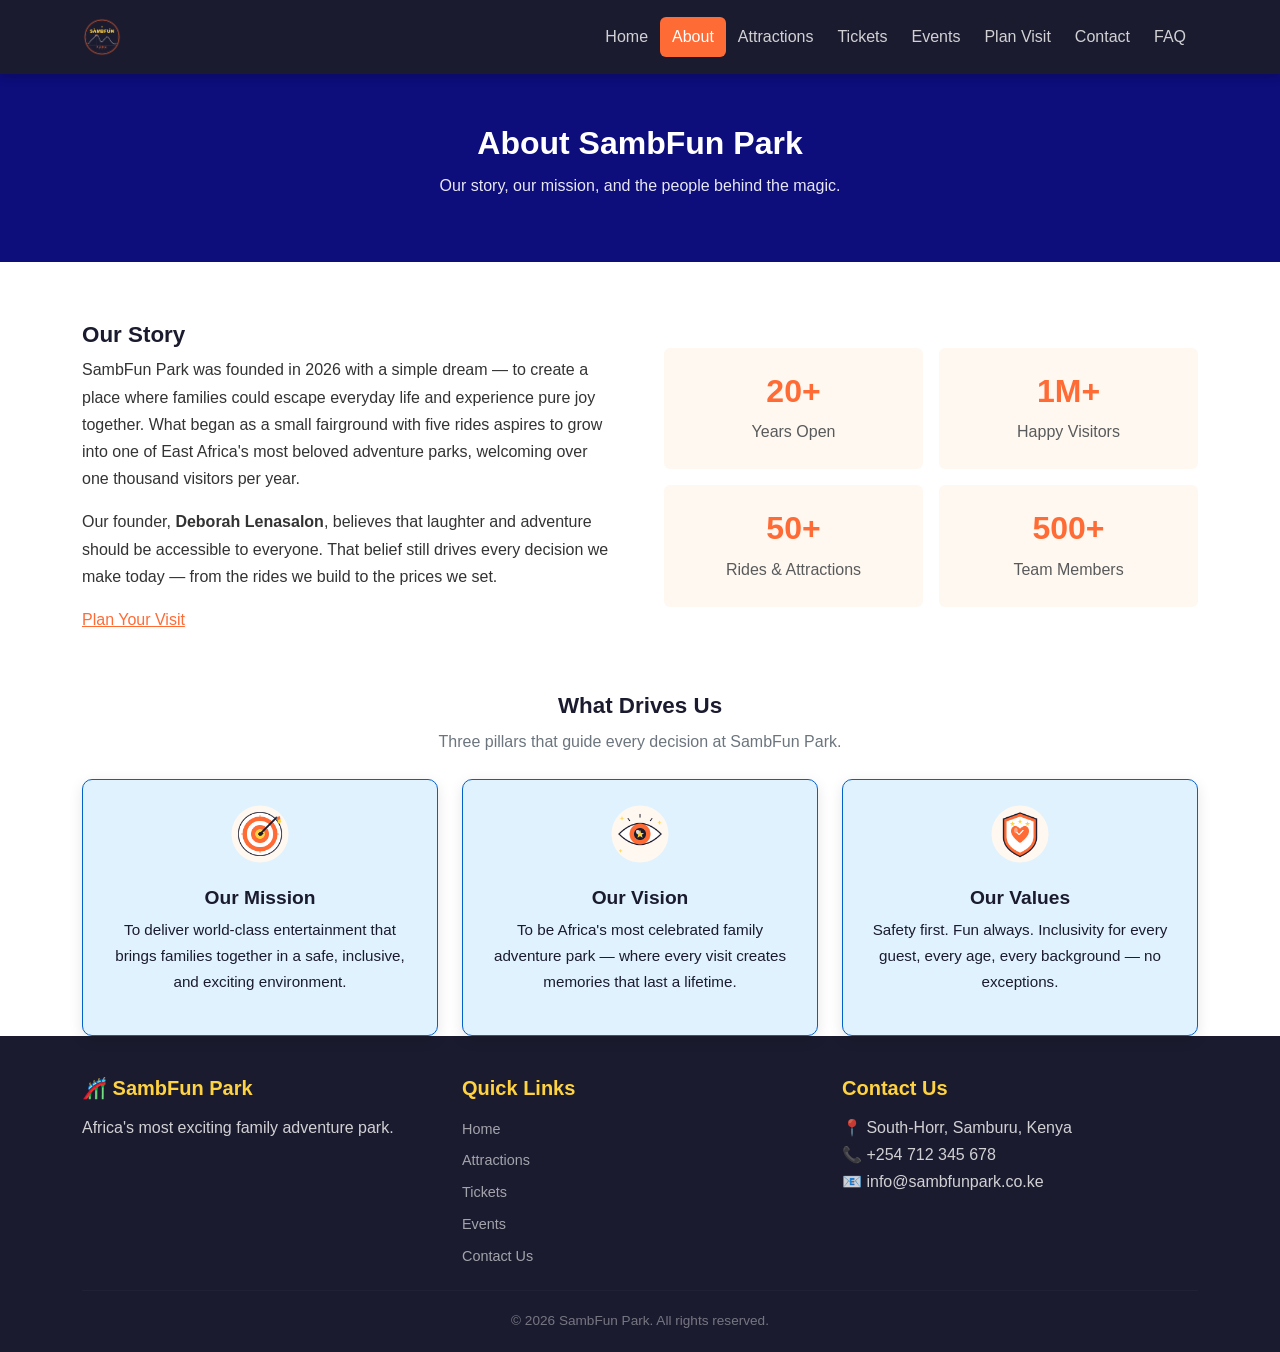
==== commit aa3cd7c1: "add logo to about us page and have mission, vision and vales icons" ====
--- a/about.html
+++ b/about.html
@@ -12,7 +12,10 @@
   <!-- NAVBAR (same on every page — only "active" class changes) -->
   <nav class="navbar navbar-expand-lg sticky-top">
     <div class="container">
-      <a class="navbar-brand" href="index.html">SambFun Park</a>
+      <a class="navbar-brand" href="index.html">
+  <img src="images/sambfun_park_logo.png" alt="SambFun Park Logo" class="logo">
+</a>
+
       <button class="navbar-toggler" type="button" data-bs-toggle="collapse" data-bs-target="#navMenu">
         <span class="navbar-toggler-icon"></span>
       </button>
@@ -32,12 +35,13 @@
   </nav>
 
   <!-- HERO -->
-  <header class="hero hero-about">
-    <div class="container">
-      <h1>About SambFun Park</h1>
-      <p class="lead">Our story, our mission, and the people behind the magic.</p>
-    </div>
-  </header>
+  <header class="aboutHeader">
+  <div class="container">
+    <h1 class="aboutHeader-title">About SambFun Park</h1>
+    <p class="aboutHeader-subtitle">Our story, our mission, and the people behind the magic.</p>
+  </div>
+</header>
+
 
   <main>
 
@@ -57,7 +61,7 @@
             <p>Our founder, <strong>Deborah Lenasalon</strong>, believes that laughter and adventure should
                be accessible to everyone. That belief still drives every decision we make today — from
                the rides we build to the prices we set.</p>
-            <a href="tickets.html" class="btn-orange">Plan Your Visit</a>
+            <a href="tickets.html" class="btn-blue">Plan Your Visit</a>
           </div>
 
           <!-- Stats column: 2x2 grid of numbers -->
@@ -103,32 +107,30 @@
         <!-- Three equal columns using Bootstrap grid -->
         <div class="row g-4">
 
-          <div class="col-md-4">
-            <div class="card park-card p-4 text-center">
-              <div style="font-size: 2.5rem;">🎯</div>
-              <h4 class="fw-bold mt-3" style="color: #1B1B2F;">Our Mission</h4>
-              <p class="text-muted">To deliver world-class entertainment that brings families together
-                 in a safe, inclusive, and exciting environment.</p>
-            </div>
-          </div>
+        <div class="col-md-4">
+  <div class="aboutBox">
+    <img src="images/mission.png" alt="Mission Icon" class="aboutBox-img">
+    <h4 class="aboutBox-title">Our Mission</h4>
+    <p class="aboutBox-text">To deliver world-class entertainment that brings families together in a safe, inclusive, and exciting environment.</p>
+  </div>
+</div>
 
-          <div class="col-md-4">
-            <div class="card park-card p-4 text-center">
-              <div style="font-size: 2.5rem;">🌟</div>
-              <h4 class="fw-bold mt-3" style="color: #1B1B2F;">Our Vision</h4>
-              <p class="text-muted">To be Africa's most celebrated family adventure park — where
-                 every visit creates memories that last a lifetime.</p>
-            </div>
-          </div>
+<div class="col-md-4">
+  <div class="aboutBox">
+    <img src="images/vision.png" alt="Vision Icon" class="aboutBox-img">
+    <h4 class="aboutBox-title">Our Vision</h4>
+    <p class="aboutBox-text">To be Africa's most celebrated family adventure park — where every visit creates memories that last a lifetime.</p>
+  </div>
+</div>
 
-          <div class="col-md-4">
-            <div class="card park-card p-4 text-center">
-              <div style="font-size: 2.5rem;">💡</div>
-              <h4 class="fw-bold mt-3" style="color: #1B1B2F;">Our Values</h4>
-              <p class="text-muted">Safety first. Fun always. Inclusivity for every guest,
-                 every age, every background — no exceptions.</p>
-            </div>
-          </div>
+<div class="col-md-4">
+  <div class="aboutBox">
+    <img src="images/values.png" alt="Values Icon" class="aboutBox-img">
+    <h4 class="aboutBox-title">Our Values</h4>
+    <p class="aboutBox-text">Safety first. Fun always. Inclusivity for every guest, every age, every background — no exceptions.</p>
+  </div>
+</div>
+
 
         </div>
       </div>
--- a/css/styles.css
+++ b/css/styles.css
@@ -517,4 +517,206 @@
 /* Small phones (≤ 480px) */
 @media (max-width: 480px) {
   .hero h1 { font-size: 1.6rem; }
-}+}
+/* /*this is the newer and a simpler version of css For contactForm. */
+/* Simplified form helpers */
+.form-group {
+  margin-bottom: 1.2rem;
+}
+
+.form-label {
+  font-weight: 600;
+  display: block;
+  margin-bottom: 0.4rem;
+  color: var(--dark);
+}
+
+.input-field,
+.select-field,
+.textarea-field {
+  width: 100%;
+  padding: 10px;
+  border: 1px solid var(--border);
+  border-radius: var(--radius);
+  font-size: 1rem;
+  transition: var(--transition);
+}
+
+.input-field:focus,
+.select-field:focus,
+.textarea-field:focus {
+  border-color: var(--primary);
+  box-shadow: 0 0 0 0.2rem rgba(255,107,53,0.20);
+  outline: none;
+}
+
+.full-width {
+  width: 100%;
+}
+
+.section-title {
+  font-size: 1.4rem;
+  font-weight: 700;
+  margin-bottom: 0.5rem;
+}
+
+.section-sub {
+  color: var(--muted);
+  margin-bottom: 1.5rem;
+}
+
+.muted-text {
+  color: var(--muted);
+  font-size: 0.9rem;
+}
+/* Sidebar container (replaces col-lg-5) */
+.sidebar {
+  width: 100%;
+  max-width: 400px;   /* adjust as needed */
+  margin-left: auto;
+  margin-right: auto;
+}
+
+/* Sidebar box styling */
+.sidebar-box {
+  background: #fff;
+  border: 1px solid var(--border);
+  border-radius: var(--radius);
+  padding: 24px;
+  box-shadow: var(--shadow);
+}
+
+/* Sidebar section title */
+.sidebar-title {
+  text-transform: uppercase;
+  font-weight: 700;
+  font-size: 0.85rem;
+  letter-spacing: 1px;
+  color: var(--primary);
+  margin-bottom: 8px;
+}
+
+/* Sidebar heading */
+.sidebar-heading {
+  font-size: 1.2rem;
+  font-weight: 700;
+  margin-bottom: 16px;
+  color: var(--dark);
+}
+
+/* Each item row */
+.sidebar-item {
+  display: flex;
+  gap: 12px;
+  padding: 12px 0;
+  border-bottom: 1px solid var(--border);
+}
+.sidebar-item:last-child {
+  border-bottom: none;
+}
+
+/* Number circle */
+.sidebar-number {
+  background: var(--primary);
+  color: #fff;
+  width: 36px;
+  height: 36px;
+  border-radius: 50%;
+  text-align: center;
+  line-height: 36px;
+  font-weight: 700;
+  flex-shrink: 0;
+}
+
+/* Item title */
+.sidebar-item-title {
+  font-weight: 600;
+  margin-bottom: 4px;
+}
+
+/* Item text */
+.sidebar-text {
+  color: var(--muted);
+  font-size: 0.9rem;
+}
+/* Contact page header */
+.contactHeader {
+  padding: 50px 0;              /* smaller vertical spacing */
+  text-align: center;
+  background-color: #374151;    /* slate background */
+  color: #ffffff;
+}
+
+/* Header title */
+.contactHeader-title {
+  font-size: 1.8rem;            /* smaller than original 2.8rem */
+  font-weight: 700;
+  margin-bottom: 10px;
+}
+
+/* Header subtitle */
+.contactHeader-subtitle {
+  font-size: 0.95rem;           /* slightly smaller text */
+  opacity: 0.9;
+  max-width: 600px;
+  margin: 0 auto 12px;
+}
+/*simpler version of about us css*/
+.aboutHeader {
+  padding: 50px 0;
+  text-align: center;
+  background-color: #0d0d7c; /* navy tone */
+  color: #fff;
+}
+
+.aboutHeader-title {
+  font-size: 2rem;
+  font-weight: 700;
+  margin-bottom: 10px;
+}
+
+.aboutHeader-subtitle {
+  font-size: 1rem;
+  opacity: 0.9;
+  max-width: 600px;
+  margin: 0 auto 12px;
+}
+.logo {
+  height: 40px;   /* adjust size */
+  width: auto;
+}
+/* Mission, Vision, Values boxes */
+.aboutBox {
+  background-color: #e0f2fe;   /* light blue background */
+  border: 1px solid #0361cc;   /* soft blue border */
+  border-radius: var(--radius);
+  padding: 24px;
+  text-align: center;
+  box-shadow: var(--shadow);
+  transition: transform 0.3s ease, box-shadow 0.3s ease;
+}
+
+.aboutBox:hover {
+  transform: translateY(-6px);   /* lift up slightly */
+  box-shadow: 0 10px 24px rgba(0,0,0,0.15);
+}
+
+.aboutBox-img {
+  width: 60px;
+  height: 60px;
+  margin: 0 auto 12px;
+}
+
+.aboutBox-title {
+  font-size: 1.2rem;
+  font-weight: 700;
+  color: #1B1B2F;   /* dark navy text */
+  margin-top: 10px;
+}
+
+.aboutBox-text {
+  color: var(--dark);
+  font-size: 0.95rem;
+}
+
+
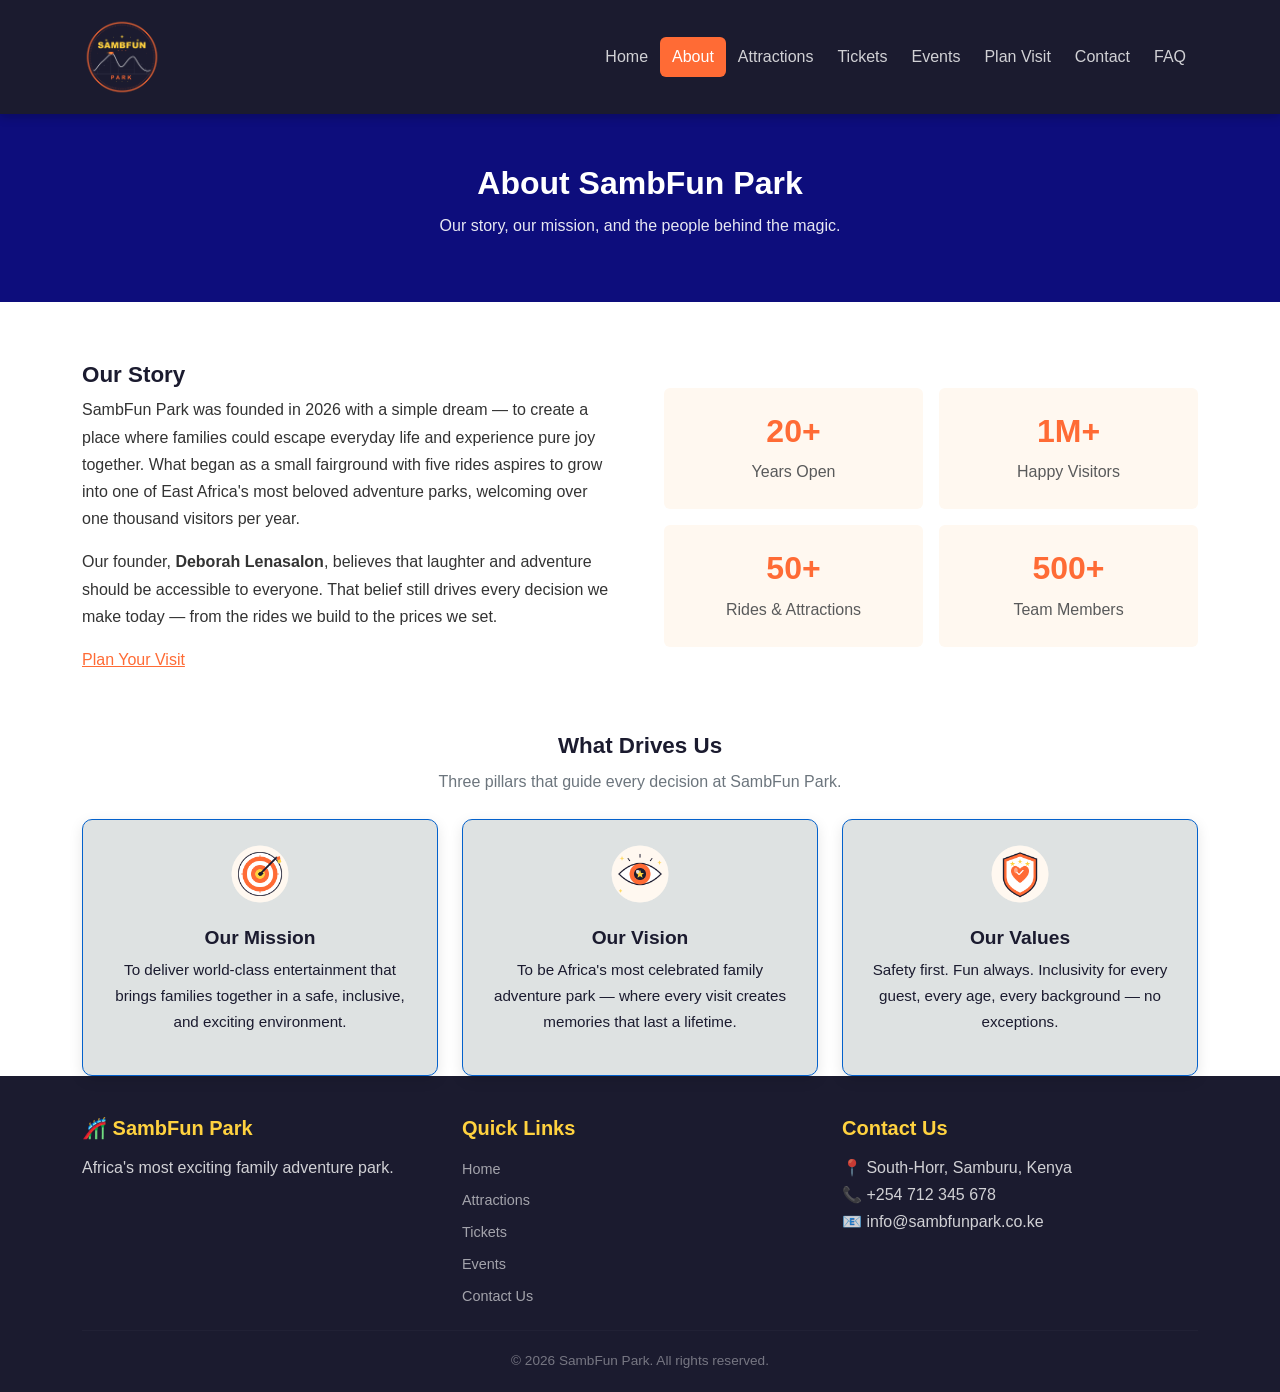
==== commit 4244fec5: "update the css to remove duplicates and redudant classes style" ====
--- a/about.html
+++ b/about.html
@@ -13,7 +13,7 @@
   <nav class="navbar navbar-expand-lg sticky-top">
     <div class="container">
       <a class="navbar-brand" href="index.html">
-  <img src="images/sambfun_park_logo.png" alt="SambFun Park Logo" class="logo">
+  <img src="images/sambfun_park_logo.png" alt="SambFun Park Logo" class="brand-logo">
 </a>
 
       <button class="navbar-toggler" type="button" data-bs-toggle="collapse" data-bs-target="#navMenu">
--- a/css/styles.css
+++ b/css/styles.css
@@ -1,23 +1,4 @@
-/* ================================================================
-   SAMBFUN PARK — styles.css
-   One file styles every page.
-   Structure:
-     1. Colour variables (change these to retheme the whole site)
-     2. Base / body
-     3. Navbar
-     4. Hero banners (one colour per page)
-     5. Section helpers
-     6. Cards
-     7. Buttons
-     8. Sidebar (homepage only)
-     9. Ride filter (attractions.html)
-    10. Thrill-level badges
-    11. Ticket calculator (tickets.html)
-    12. Contact form & validation (contactForm.html)
-    13. FAQ accordion (faq.html)
-    14. Footer
-    15. Responsive overrides
-   ================================================================ */
+
 
 
 /* ── 1. COLOUR VARIABLES ──────────────────────────────────────
@@ -355,7 +336,7 @@
   font-weight: 700;
 }
 .badge-moderate {
-  background-color: #F59E0B;
+  background-color: #272ca9;
   color: #ffffff;
   padding: 3px 10px;
   border-radius: 20px;
@@ -404,7 +385,7 @@
    Bootstrap adds red borders via .is-invalid.
    We hide/show the success message with JS.                 */
 .form-box {
-  background: #ffffff;
+  background: #c7c7c7;
   border-radius: var(--radius);
   padding: 30px;
   box-shadow: var(--shadow);
@@ -643,7 +624,7 @@
 .contactHeader {
   padding: 50px 0;              /* smaller vertical spacing */
   text-align: center;
-  background-color: #374151;    /* slate background */
+  background-color: #180675;    /* slate background */
   color: #ffffff;
 }
 
@@ -681,13 +662,10 @@
   max-width: 600px;
   margin: 0 auto 12px;
 }
-.logo {
-  height: 40px;   /* adjust size */
-  width: auto;
-}
+
 /* Mission, Vision, Values boxes */
 .aboutBox {
-  background-color: #e0f2fe;   /* light blue background */
+  background-color: #dee2e2;   /* light blue background */
   border: 1px solid #0361cc;   /* soft blue border */
   border-radius: var(--radius);
   padding: 24px;
@@ -718,5 +696,1170 @@
   color: var(--dark);
   font-size: 0.95rem;
 }
-
-
+/*index page css*/
+/* ================================================================
+   CUSTOM HOMEPAGE CLASSES
+   Replaces Bootstrap utility classes and inline styles
+   ================================================================ */
+
+
+/* ── Brand logo in navbar ─────────────────────────────────── */
+.brand-logo {
+  height: 80px;                      /* controls the logo size */
+  width: auto;                       /* keeps the aspect ratio */
+}
+
+
+/* ── Hero content wrapper ─────────────────────────────────── */
+.hero-content {
+  max-width: 1100px;                 /* limits width on big screens */
+  margin: 0 auto;                    /* centres it */
+  padding: 0 20px;
+}
+
+.hero-title {
+  font-size: 2.8rem;
+  font-weight: 800;
+  margin-bottom: 15px;
+}
+
+.hero-subtitle {
+  font-size: 1.1rem;
+  opacity: 0.9;
+  max-width: 600px;
+  margin: 0 auto 25px;
+}
+
+
+/* ── Page wrapper ─────────────────────────────────────────── */
+.page-wrapper {
+  max-width: 1100px;
+  margin: 0 auto;
+  padding: 60px 20px;
+}
+
+
+/* ── Section title with extra top space ───────────────────── */
+.section-title-spaced {
+  margin-top: 50px;
+}
+
+
+/* ── Ride grid (replaces Bootstrap row + col-md-6) ────────── */
+.ride-grid {
+  display: grid;                             /* CSS Grid layout */
+  grid-template-columns: repeat(2, 1fr);     /* 2 equal columns */
+  gap: 20px;                                 /* space between cards */
+}
+
+@media (max-width: 768px) {
+  .ride-grid {
+    grid-template-columns: 1fr;              /* 1 column on mobile */
+  }
+}
+
+
+/* ── Ride card styling ────────────────────────────────────── */
+.ride-card-home {
+  padding: 0;                                /* image goes edge-to-edge */
+  overflow: hidden;                          /* clips image to card radius */
+  text-align: center;
+}
+
+/* The ride illustration image */
+.ride-img {
+  width: 100%;                               /* fills the card width */
+  height: 180px;                             /* fixed height for consistency */
+  object-fit: cover;                         /* crops to fill without stretching */
+  display: block;                            /* removes gap below image */
+}
+
+/* Text content below the image needs padding */
+.ride-card-home .ride-title,
+.ride-card-home .ride-description,
+.ride-card-home .ride-meta,
+.ride-card-home .btn-learn-more,
+.ride-card-home .badge-mild,
+.ride-card-home .badge-moderate,
+.ride-card-home .badge-extreme {
+  margin-left: 16px;
+  margin-right: 16px;
+}
+
+.ride-title {
+  font-weight: 700;
+  color: var(--dark);
+  margin-top: 14px;
+  margin-bottom: 8px;
+}
+
+.ride-description {
+  color: var(--muted);
+  font-size: 0.88rem;
+  text-align: left;
+  margin-bottom: 6px;
+}
+
+.ride-meta {
+  color: var(--muted);
+  font-size: 0.85rem;
+  text-align: left;
+  margin-bottom: 12px;
+}
+
+
+/* ── "Learn More" button ──────────────────────────────────── */
+.btn-learn-more {
+  display: block;
+  margin: 0 16px 16px;                      /* matches card padding */
+  padding: 8px 12px;
+  border: 1px solid var(--primary);
+  color: var(--primary);
+  text-align: center;
+  text-decoration: none;
+  border-radius: 6px;
+  font-size: 0.85rem;
+  font-weight: 600;
+  transition: background 0.3s, color 0.3s;
+}
+
+.btn-learn-more:hover {
+  background-color: var(--primary);
+  color: white;
+}
+
+
+/* ── CTA block (centres the button below sections) ────────── */
+.cta-block {
+  text-align: center;
+  margin-top: 25px;
+}
+
+
+/* ── Event cards ──────────────────────────────────────────── */
+.event-card {
+  display: flex;                             /* side-by-side layout */
+  gap: 15px;                                 /* space between date and text */
+  align-items: flex-start;
+  padding: 15px;
+  background: white;
+  border: 1px solid var(--border);
+  border-radius: var(--radius);
+  box-shadow: var(--shadow);
+  margin-bottom: 15px;
+  transition: transform 0.3s;
+}
+
+.event-card:hover {
+  transform: translateY(-3px);
+}
+
+/* Date badge (coloured box with day and month) */
+.event-date {
+  text-align: center;
+  color: white;
+  padding: 10px 16px;
+  border-radius: 8px;
+  min-width: 60px;
+  flex-shrink: 0;                            /* date box doesn't shrink */
+}
+
+.event-date-orange { background-color: var(--primary); }
+.event-date-purple { background-color: #6D28D9; }
+
+.event-day {
+  font-size: 1.6rem;
+  font-weight: 800;
+  line-height: 1;
+}
+
+.event-month {
+  font-size: 0.7rem;
+  text-transform: uppercase;
+  letter-spacing: 1px;
+}
+
+/* Event text content */
+.event-details {
+  flex: 1;                                   /* takes remaining space */
+}
+
+.event-tag {
+  display: inline-block;
+  padding: 3px 10px;
+  border-radius: 4px;
+  font-size: 0.75rem;
+  font-weight: 700;
+  color: white;
+  margin-bottom: 6px;
+}
+
+.event-tag-weekend { background-color: #dc3545; }
+.event-tag-special { background-color: #ffc107; color: #333; }
+
+.event-title {
+  font-weight: 700;
+  color: var(--dark);
+  margin-bottom: 4px;
+}
+
+.event-meta {
+  color: var(--muted);
+  font-size: 0.85rem;
+  margin-bottom: 10px;
+}
+
+/* Event link buttons */
+.btn-event-link {
+  display: inline-block;
+  padding: 5px 14px;
+  text-decoration: none;
+  border-radius: 5px;
+  font-size: 0.82rem;
+  font-weight: 600;
+  transition: background 0.3s, color 0.3s;
+}
+
+.btn-event-link-red {
+  border: 1px solid #dc3545;
+  color: #dc3545;
+}
+.btn-event-link-red:hover {
+  background-color: #dc3545;
+  color: white;
+}
+
+.btn-event-link-yellow {
+  border: 1px solid #ffc107;
+  color: #c08500;
+}
+.btn-event-link-yellow:hover {
+  background-color: #ffc107;
+  color: #333;
+}
+
+
+/* ── Footer (replaces Bootstrap row/col) ──────────────────── */
+.footer-container {
+  max-width: 1100px;
+  margin: 0 auto;
+  padding: 0 20px;
+}
+
+.footer-grid {
+  display: grid;
+  grid-template-columns: repeat(3, 1fr);     /* 3 equal columns */
+  gap: 30px;
+}
+
+@media (max-width: 768px) {
+  .footer-grid {
+    grid-template-columns: 1fr;              /* stack on phones */
+  }
+}
+
+.footer-heading {
+  color: var(--yellow);
+  font-weight: 700;
+  margin-bottom: 14px;
+}
+
+.footer-text {
+  color: rgba(255, 255, 255, 0.80);
+  font-size: 0.9rem;
+  line-height: 1.8;
+}
+
+.footer-link {
+  color: rgba(255, 255, 255, 0.60);
+  text-decoration: none;
+  display: block;
+  line-height: 2.2;
+  font-size: 0.9rem;
+  transition: color 0.3s;
+}
+
+.footer-link:hover {
+  color: var(--primary);
+}
+
+.footer-divider {
+  border: none;
+  border-top: 1px solid rgba(255, 255, 255, 0.10);
+  margin: 18px 0;
+}
+
+.footer-copyright {
+  text-align: center;
+  color: rgba(255, 255, 255, 0.40);
+  font-size: 0.82rem;
+  margin: 0;
+}
+
+/* ================================================================
+   ATTRACTIONS PAGE — Custom classes
+   ================================================================ */
+
+
+/* ── Filter bar layout ────────────────────────────────────── */
+/* Already have .filter-bar, .filter-label, .filter-btn in existing CSS */
+/* Adding the inner layout for the two filter groups */
+
+.filter-group {
+  margin-bottom: 12px;                       /* space between the two groups */
+}
+
+.filter-group:last-child {
+  margin-bottom: 0;
+}
+
+.filter-buttons {
+  display: flex;                             /* buttons in a row */
+  flex-wrap: wrap;                           /* wraps to next line on small screens */
+  gap: 6px;                                  /* small space between buttons */
+}
+
+
+/* ── Attractions grid (replaces Bootstrap row + col-lg-4) ── */
+.attractions-grid {
+  display: grid;
+  grid-template-columns: repeat(3, 1fr);     /* 3 equal columns */
+  gap: 20px;
+}
+
+/* 2 columns on tablets */
+@media (max-width: 992px) {
+  .attractions-grid {
+    grid-template-columns: repeat(2, 1fr);
+  }
+}
+
+/* 1 column on phones */
+@media (max-width: 576px) {
+  .attractions-grid {
+    grid-template-columns: 1fr;
+  }
+}
+
+
+/* ── Individual attraction card ───────────────────────────── */
+.attraction-card {
+  overflow: hidden;                          /* clips image to card border-radius */
+  padding: 0;                               /* image goes edge-to-edge */
+  position: relative;                        /* needed for the "coming soon" ribbon */
+}
+
+/* The ride image at the top of each card */
+.attraction-img {
+  width: 100%;                               /* fills the card width */
+  height: 180px;                             /* consistent height across cards */
+  object-fit: cover;                         /* crops to fill without distortion */
+  display: block;                            /* removes gap below image */
+}
+
+/* Text content below the image */
+.attraction-body {
+  padding: 16px;
+  text-align: center;
+}
+
+.attraction-title {
+  font-weight: 700;
+  color: var(--dark);
+  margin-bottom: 10px;
+}
+
+/* Row of badges (thrill level + ride type) */
+.attraction-badges {
+  display: flex;
+  justify-content: center;                   /* centres the badges */
+  gap: 6px;
+  margin-bottom: 12px;
+}
+
+.attraction-text {
+  color: var(--muted);
+  font-size: 0.88rem;
+  margin-bottom: 10px;
+  text-align: left;
+}
+
+/* Bottom info row (height + zone) */
+.attraction-info {
+  display: flex;
+  justify-content: space-between;            /* pushes items to opposite ends */
+  color: var(--muted);
+  font-size: 0.8rem;
+  padding-top: 10px;
+  border-top: 1px solid var(--border);       /* thin line above the info */
+}
+
+
+/* ── Ride type badges (the second badge on each card) ─────── */
+.badge-type {
+  padding: 3px 10px;
+  border-radius: 20px;
+  font-size: 0.75rem;
+  font-weight: 700;
+  color: white;
+}
+
+.badge-type-coaster { background-color: #6b7280; }   /* grey */
+.badge-type-water   { background-color: #3b82f6; }   /* blue */
+.badge-type-family  { background-color: #10b981; }   /* green */
+.badge-type-thrill  { background-color: #f59e0b; color: #333; }  /* amber */
+
+
+/* ── "Coming Soon" ribbon for Sky Rocket ──────────────────── */
+.attraction-coming-soon {
+  opacity: 0.85;                             /* slightly faded to show it's not open yet */
+}
+
+.coming-soon-ribbon {
+  position: absolute;                        /* floats over the card */
+  top: 14px;
+  right: -30px;
+  background-color: #f59e0b;                /* amber/gold */
+  color: #333;
+  font-size: 0.72rem;
+  font-weight: 700;
+  text-transform: uppercase;
+  letter-spacing: 0.5px;
+  padding: 5px 40px;
+  transform: rotate(30deg);                  /* angled ribbon effect */
+}
+
+
+/* ── CTA block below the grid ─────────────────────────────── */
+.cta-text {
+  color: var(--muted);
+  margin-bottom: 8px;
+}
+/* ================================================================
+   ATTRACTIONS PAGE — Intro & Zone Cards
+   ================================================================ */
+
+/* ── Intro section at the top of attractions page ─────────── */
+.attract-intro {
+  margin-bottom: 35px;
+}
+
+.attract-intro .section-sub {
+  text-align: left;                          /* paragraph reads better left-aligned */
+  max-width: 800px;
+  line-height: 1.8;
+}
+
+/* Instruction text above the filter bar */
+.filter-instruction {
+  color: var(--dark);
+  font-weight: 700;
+  margin-top: 25px;
+  margin-bottom: 0;
+}
+
+
+/* ── Zone cards grid (the 5 themed areas) ─────────────────── */
+.zone-grid {
+  display: grid;
+  grid-template-columns: repeat(5, 1fr);     /* 5 equal columns */
+  gap: 12px;
+  margin-top: 25px;
+}
+
+/* Stack on tablets (2-3 columns) */
+@media (max-width: 992px) {
+  .zone-grid {
+    grid-template-columns: repeat(3, 1fr);
+  }
+}
+
+/* Stack on phones (1 column) */
+@media (max-width: 576px) {
+  .zone-grid {
+    grid-template-columns: 1fr;
+  }
+}
+
+/* Individual zone card */
+.zone-card {
+  padding: 16px;
+  border-radius: var(--radius);
+  border-left: 4px solid transparent;        /* coloured left border */
+}
+
+.zone-title {
+  font-weight: 700;
+  font-size: 0.9rem;
+  margin-bottom: 6px;
+}
+
+.zone-text {
+  font-size: 0.82rem;
+  color: var(--muted);
+  margin: 0;
+  line-height: 1.5;
+}
+
+/* Each zone gets its own colour scheme */
+.zone-card-adventure {
+  background-color: #fef3c7;                /* warm amber tint */
+  border-left-color: #f59e0b;
+}
+.zone-card-adventure .zone-title { color: #b45309; }
+
+.zone-card-splash {
+  background-color: #dbeafe;                /* cool blue tint */
+  border-left-color: #3b82f6;
+}
+.zone-card-splash .zone-title { color: #1d4ed8; }
+
+.zone-card-kids {
+  background-color: #d1fae5;                /* soft green tint */
+  border-left-color: #10b981;
+}
+.zone-card-kids .zone-title { color: #047857; }
+
+.zone-card-thrill {
+  background-color: #fee2e2;                /* light red tint */
+  border-left-color: #ef4444;
+}
+.zone-card-thrill .zone-title { color: #b91c1c; }
+
+.zone-card-main {
+  background-color: #f3e8ff;                /* light purple tint */
+  border-left-color: #8b5cf6;
+}
+.zone-card-main .zone-title { color: #6d28d9; }
+
+/* ── Smooth filter animation ─────────────────────────────── */
+/* Cards fade in smoothly instead of just appearing */
+.ride-card {
+  transition: opacity 0.3s, transform 0.3s;
+}
+
+/* When JS adds .hidden, the card fades out then disappears */
+.ride-card.hidden {
+  display: none;
+}
+
+/* ================================================================
+   EVENTS PAGE — Visual Upgrades
+   ================================================================ */
+
+
+/* ── COUNTDOWN TIMER BAR ──────────────────────────────────── */
+.countdown-bar {
+  background-color: var(--dark);
+  border-radius: var(--radius);
+  padding: 25px;
+  text-align: center;
+  margin-bottom: 35px;
+}
+
+.countdown-label {
+  color: rgba(255, 255, 255, 0.6);
+  font-size: 0.8rem;
+  text-transform: uppercase;
+  letter-spacing: 2px;
+  margin-bottom: 12px;
+}
+
+.countdown-timer {
+  display: flex;
+  justify-content: center;
+  align-items: center;
+  gap: 8px;
+}
+
+.countdown-unit {
+  text-align: center;
+}
+
+.countdown-number {
+  display: block;
+  font-size: 2.4rem;
+  font-weight: 800;
+  color: var(--primary);
+  background-color: rgba(255, 107, 53, 0.12);
+  border-radius: 8px;
+  padding: 8px 16px;
+  min-width: 65px;
+}
+
+.countdown-separator {
+  font-size: 2rem;
+  font-weight: 800;
+  color: rgba(255, 255, 255, 0.3);
+  padding-bottom: 18px;
+}
+
+.countdown-text {
+  display: block;
+  font-size: 0.7rem;
+  color: rgba(255, 255, 255, 0.5);
+  text-transform: uppercase;
+  letter-spacing: 1px;
+  margin-top: 6px;
+}
+
+.countdown-event-name {
+  color: var(--yellow);
+  font-weight: 700;
+  font-size: 0.9rem;
+  margin-top: 14px;
+}
+
+@media (max-width: 480px) {
+  .countdown-number {
+    font-size: 1.6rem;
+    padding: 6px 10px;
+    min-width: 50px;
+  }
+  .countdown-separator {
+    font-size: 1.4rem;
+  }
+}
+
+
+/* ── CALENDAR STRIP ───────────────────────────────────────── */
+.calendar-strip {
+  background: white;
+  border: 1px solid var(--border);
+  border-radius: var(--radius);
+  padding: 24px;
+  margin-bottom: 40px;
+  box-shadow: var(--shadow);
+}
+
+.calendar-strip-title {
+  font-size: 1rem;
+  font-weight: 700;
+  color: var(--dark);
+  margin-bottom: 16px;
+  text-align: center;
+}
+
+.calendar-months {
+  display: flex;
+  gap: 20px;
+}
+
+@media (max-width: 576px) {
+  .calendar-months {
+    flex-direction: column;
+  }
+}
+
+.calendar-month {
+  flex: 1;
+}
+
+.calendar-month-label {
+  font-weight: 700;
+  font-size: 0.85rem;
+  color: var(--dark);
+  margin-bottom: 8px;
+  text-align: center;
+}
+
+.calendar-days {
+  display: flex;
+  flex-wrap: wrap;
+  gap: 4px;
+}
+
+.cal-day {
+  width: 30px;
+  height: 30px;
+  display: flex;
+  align-items: center;
+  justify-content: center;
+  font-size: 0.72rem;
+  color: var(--muted);
+  border-radius: 50%;
+}
+
+.cal-day-event {
+  color: white;
+  font-weight: 700;
+  cursor: pointer;
+  transition: transform 0.2s;
+}
+
+.cal-day-event:hover {
+  transform: scale(1.25);
+}
+
+.cal-day-orange { background-color: #FF6B35; }
+.cal-day-purple { background-color: #7C3AED; }
+.cal-day-teal   { background-color: #0D9488; }
+.cal-day-green  { background-color: #059669; }
+
+/* Calendar legend */
+.calendar-legend {
+  display: flex;
+  justify-content: center;
+  gap: 20px;
+  margin-top: 14px;
+  flex-wrap: wrap;
+}
+
+.legend-item {
+  display: flex;
+  align-items: center;
+  gap: 6px;
+  font-size: 0.75rem;
+  color: var(--muted);
+}
+
+.legend-dot {
+  width: 10px;
+  height: 10px;
+  border-radius: 50%;
+}
+
+.legend-dot-orange { background-color: #FF6B35; }
+.legend-dot-purple { background-color: #7C3AED; }
+.legend-dot-teal   { background-color: #0D9488; }
+.legend-dot-green  { background-color: #059669; }
+
+
+/* ── FEATURED EVENT (big banner card) ─────────────────────── */
+.featured-event {
+  position: relative;
+  border-radius: var(--radius);
+  overflow: hidden;
+  margin-bottom: 40px;
+  box-shadow: var(--shadow);
+}
+
+.featured-event-img {
+  width: 100%;
+  height: 380px;
+  object-fit: cover;
+  display: block;
+}
+
+.featured-event-overlay {
+  position: absolute;
+  bottom: 0;
+  left: 0;
+  right: 0;
+  padding: 30px;
+  background: linear-gradient(transparent, rgba(0, 0, 0, 0.85));
+  color: white;
+}
+
+.featured-event-title {
+  font-size: 1.8rem;
+  font-weight: 800;
+  margin: 8px 0;
+}
+
+.featured-event-meta {
+  font-size: 0.88rem;
+  opacity: 0.8;
+  margin-bottom: 10px;
+}
+
+.featured-event-text {
+  font-size: 0.92rem;
+  opacity: 0.9;
+  line-height: 1.6;
+  margin-bottom: 16px;
+  max-width: 600px;
+}
+
+@media (max-width: 576px) {
+  .featured-event-img {
+    height: 260px;
+  }
+  .featured-event-overlay {
+    padding: 20px;
+  }
+  .featured-event-title {
+    font-size: 1.3rem;
+  }
+}
+
+
+/* ── EVENTS GRID (the 3 remaining events with images) ─────── */
+.events-grid {
+  display: grid;
+  grid-template-columns: repeat(3, 1fr);
+  gap: 20px;
+  margin-bottom: 10px;
+}
+
+@media (max-width: 992px) {
+  .events-grid {
+    grid-template-columns: 1fr;
+  }
+}
+
+.event-card-img {
+  background: white;
+  border: 1px solid var(--border);
+  border-radius: var(--radius);
+  overflow: hidden;
+  box-shadow: var(--shadow);
+  transition: transform 0.3s, box-shadow 0.3s;
+}
+
+.event-card-img:hover {
+  transform: translateY(-4px);
+  box-shadow: 0 8px 20px rgba(0, 0, 0, 0.12);
+}
+
+.event-card-image {
+  width: 100%;
+  height: 180px;
+  object-fit: cover;
+  display: block;
+}
+
+.event-card-content {
+  padding: 16px;
+}
+
+/* Date badge inside the card content */
+.event-card-content .event-date {
+  display: inline-flex;
+  flex-direction: column;
+  align-items: center;
+  padding: 8px 14px;
+  border-radius: 8px;
+  margin-bottom: 12px;
+}
+
+.event-card-content .event-day {
+  font-size: 1.3rem;
+}
+
+.event-card-content .event-details {
+  flex: 1;
+}
+
+.event-card-content .event-title {
+  font-size: 1.05rem;
+}
+
+.event-card-content .event-description {
+  font-size: 0.85rem;
+}
+/* ================================================================
+   TICKETS PAGE — Custom classes
+   ================================================================ */
+
+
+/* ── Tickets section spacing ──────────────────────────────── */
+.tickets-section {
+  margin-bottom: 50px;
+}
+
+.tickets-section-alt {
+  background-color: var(--light-bg);
+  padding: 40px 25px;
+  border-radius: var(--radius);
+}
+
+
+/* ── PRICING GRID (replaces Bootstrap row + col) ──────────── */
+.pricing-grid {
+  display: grid;
+  grid-template-columns: repeat(4, 1fr);
+  gap: 18px;
+  margin-top: 10px;
+}
+
+@media (max-width: 992px) {
+  .pricing-grid {
+    grid-template-columns: repeat(2, 1fr);
+  }
+}
+
+@media (max-width: 576px) {
+  .pricing-grid {
+    grid-template-columns: 1fr;
+  }
+}
+
+
+/* ── Individual pricing card ──────────────────────────────── */
+.pricing-card {
+  background: white;
+  border: 1px solid var(--border);
+  border-radius: var(--radius);
+  overflow: hidden;
+  box-shadow: var(--shadow);
+  transition: transform 0.3s, box-shadow 0.3s;
+  position: relative;
+  text-align: center;
+}
+
+.pricing-card:hover {
+  transform: translateY(-5px);
+  box-shadow: 0 10px 24px rgba(0, 0, 0, 0.12);
+}
+
+/* Featured card (Adult — highlighted with orange border) */
+.pricing-card-featured {
+  border: 2px solid var(--primary);
+}
+
+
+/* ── "Most Popular" ribbon ────────────────────────────────── */
+.pricing-ribbon {
+  position: absolute;
+  top: 12px;
+  right: -28px;
+  background-color: var(--yellow);
+  color: var(--dark);
+  font-size: 0.68rem;
+  font-weight: 700;
+  text-transform: uppercase;
+  letter-spacing: 0.5px;
+  padding: 4px 35px;
+  transform: rotate(35deg);
+}
+
+
+/* ── Card header (coloured top section) ───────────────────── */
+.pricing-header {
+  padding: 24px 16px;
+  text-align: center;
+  color: white;
+}
+
+.pricing-header-dark {
+  background-color: var(--dark);
+}
+
+.pricing-header-orange {
+  background-color: var(--primary);
+}
+
+.pricing-icon {
+  display: block;
+  font-size: 1.4rem;
+  font-weight: 800;
+  margin-bottom: 4px;
+}
+
+.pricing-age {
+  font-size: 0.8rem;
+  opacity: 0.75;
+}
+
+
+/* ── Card body (price and features) ───────────────────────── */
+.pricing-body {
+  padding: 20px 16px 24px;
+}
+
+.pricing-amount {
+  font-size: 1.8rem;
+  font-weight: 800;
+  color: var(--primary);
+  margin-bottom: 2px;
+}
+
+.pricing-period {
+  font-size: 0.82rem;
+  color: var(--muted);
+  display: block;
+  margin-bottom: 16px;
+}
+
+/* Features list */
+.pricing-features {
+  list-style: none;
+  padding: 0;
+  margin: 0 0 18px;
+  text-align: left;
+}
+
+.pricing-feature {
+  padding: 6px 0;
+  border-bottom: 1px solid var(--border);
+  font-size: 0.85rem;
+  color: var(--text);
+  padding-left: 20px;
+  position: relative;
+}
+
+/* Green checkmark before each feature */
+.pricing-feature::before {
+  content: "✓";
+  position: absolute;
+  left: 0;
+  color: #10b981;
+  font-weight: 700;
+}
+
+.pricing-feature:last-child {
+  border-bottom: none;
+}
+
+/* Select button at bottom of card */
+.pricing-cta {
+  width: 100%;
+  text-align: center;
+  display: block;
+}
+
+
+/* ── PERKS GRID (why book with us) ────────────────────────── */
+.perks-grid {
+  display: grid;
+  grid-template-columns: repeat(4, 1fr);
+  gap: 16px;
+}
+
+@media (max-width: 768px) {
+  .perks-grid {
+    grid-template-columns: repeat(2, 1fr);
+  }
+}
+
+@media (max-width: 480px) {
+  .perks-grid {
+    grid-template-columns: 1fr;
+  }
+}
+
+.perk-card {
+  text-align: center;
+  padding: 24px 16px;
+  background: white;
+  border: 1px solid var(--border);
+  border-radius: var(--radius);
+  box-shadow: var(--shadow);
+  transition: transform 0.3s;
+}
+
+.perk-card:hover {
+  transform: translateY(-3px);
+}
+
+.perk-icon {
+  width: 50px;
+  height: 50px;
+  line-height: 50px;
+  border-radius: 50%;
+  background-color: var(--primary);
+  color: white;
+  font-weight: 800;
+  font-size: 1rem;
+  margin: 0 auto 12px;
+}
+
+.perk-title {
+  font-weight: 700;
+  color: var(--dark);
+  margin-bottom: 6px;
+  font-size: 0.92rem;
+}
+
+.perk-text {
+  color: var(--muted);
+  font-size: 0.82rem;
+  margin: 0;
+  line-height: 1.5;
+}
+
+
+/* ── CALCULATOR LAYOUT (replaces Bootstrap row + col-lg-6) ── */
+.calc-layout {
+  display: grid;
+  grid-template-columns: 1fr 1fr;
+  gap: 24px;
+}
+
+@media (max-width: 992px) {
+  .calc-layout {
+    grid-template-columns: 1fr;
+  }
+}
+
+.calc-heading {
+  font-weight: 700;
+  color: var(--dark);
+  margin-bottom: 20px;
+}
+
+.calc-field {
+  margin-bottom: 20px;
+}
+
+.calc-label {
+  display: block;
+  font-weight: 700;
+  margin-bottom: 6px;
+  font-size: 0.92rem;
+}
+
+.calc-hint {
+  display: block;
+  font-size: 0.8rem;
+  color: var(--muted);
+  margin-top: 4px;
+}
+
+.calc-divider {
+  border: none;
+  border-top: 1px solid var(--border);
+  margin: 20px 0;
+}
+
+.calc-addon-title {
+  font-weight: 700;
+  margin-bottom: 10px;
+}
+
+.calc-checkbox {
+  display: flex;
+  align-items: flex-start;
+  gap: 8px;
+  margin-bottom: 10px;
+}
+
+.calc-checkbox-label {
+  font-size: 0.9rem;
+  line-height: 1.5;
+}
+
+/* The blue pricing-by-age note box */
+.calc-pricing-note {
+  background-color: #dbeafe;
+  border: 1px solid #93c5fd;
+  border-radius: var(--radius);
+  padding: 12px 16px;
+  font-size: 0.85rem;
+  color: #1e40af;
+  margin-top: 16px;
+  line-height: 1.7;
+}
+
+.calc-empty-msg {
+  text-align: center;
+  color: var(--muted);
+}
+
+/* Total box */
+.total-label {
+  display: block;
+  opacity: 0.7;
+  font-size: 0.8rem;
+  text-transform: uppercase;
+  letter-spacing: 1px;
+  margin-bottom: 4px;
+}
+
+.total-note {
+  display: block;
+  opacity: 0.7;
+  font-size: 0.78rem;
+  margin-top: 4px;
+}
